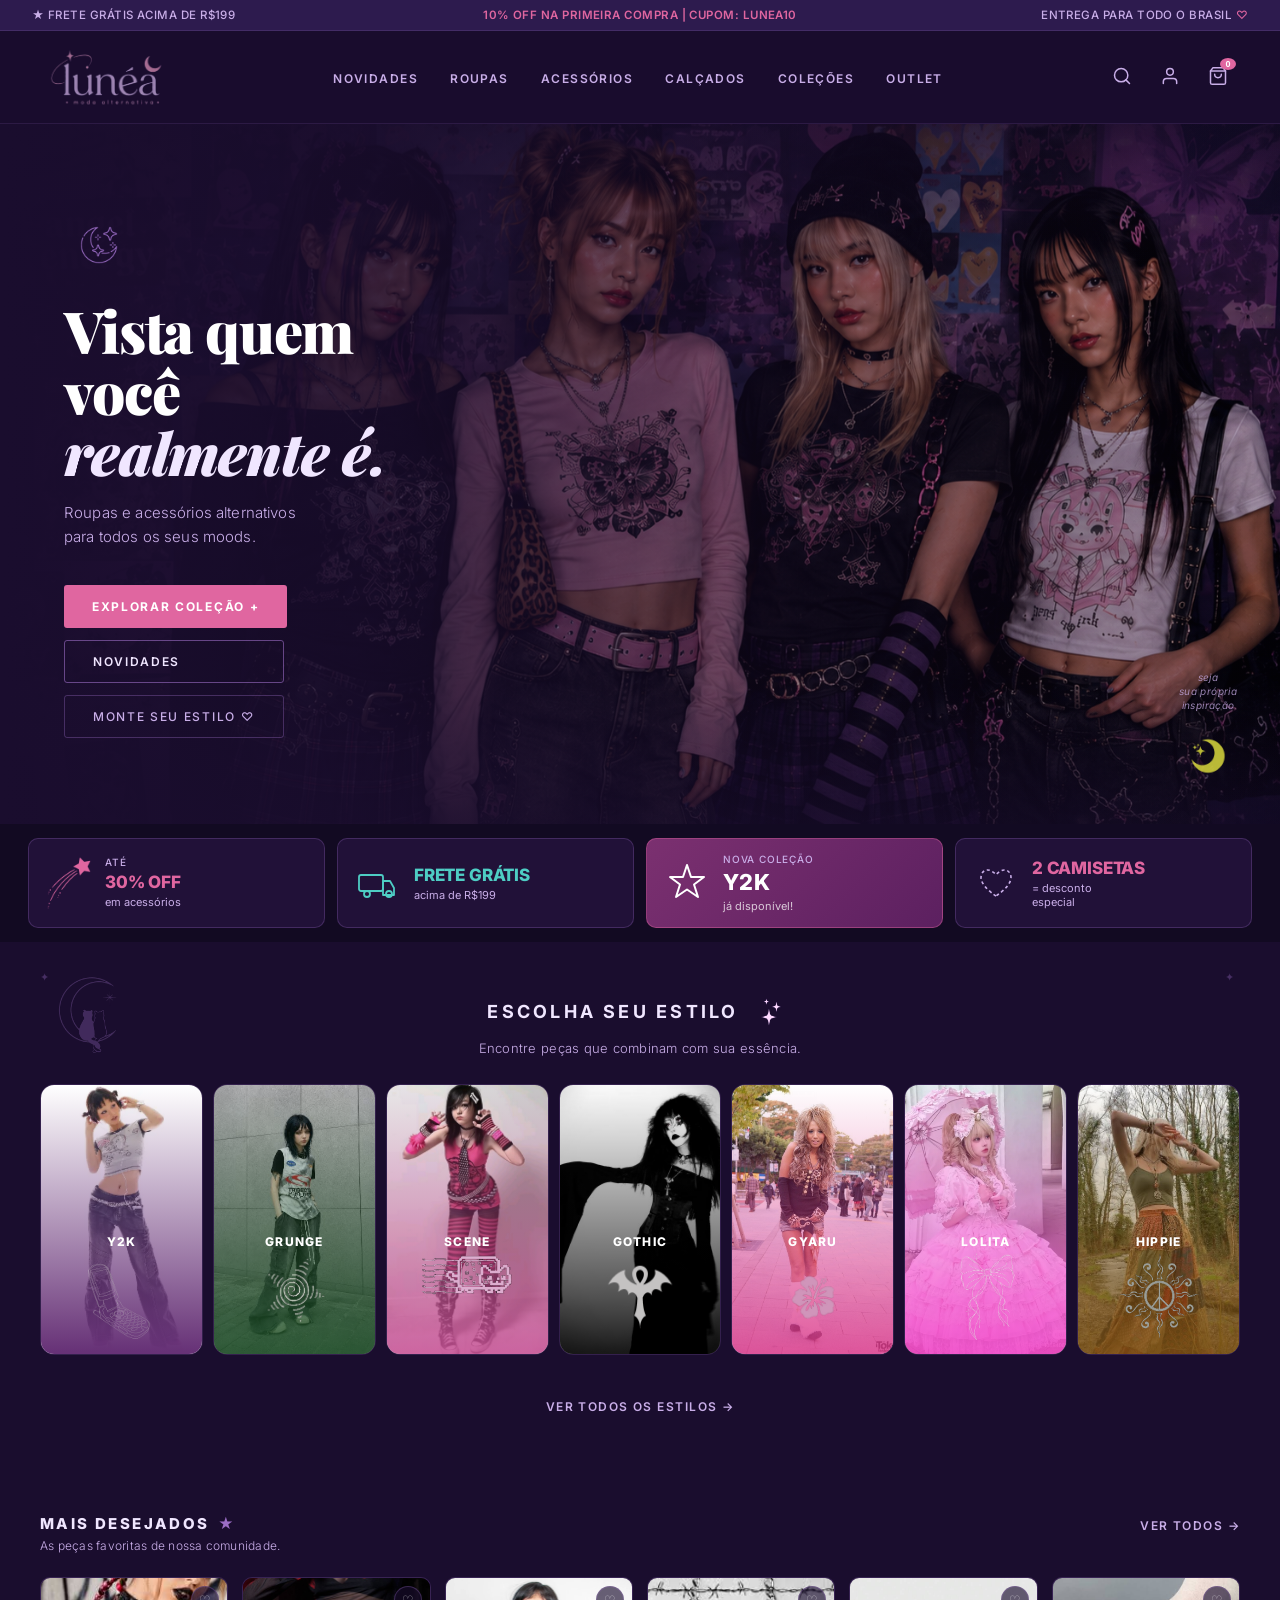
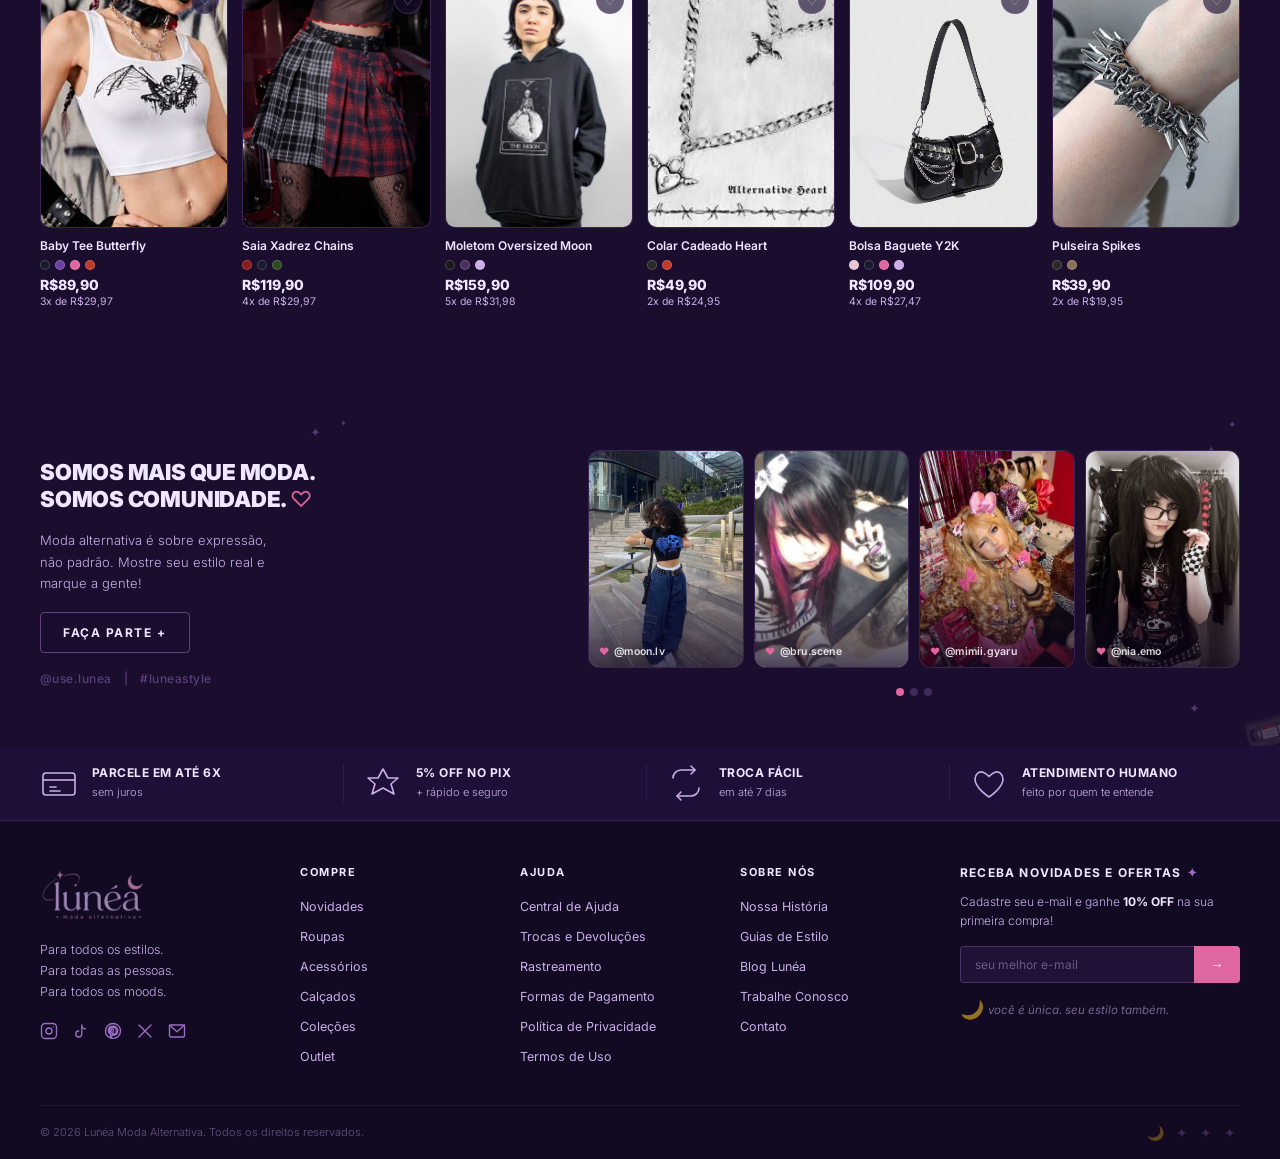
==== index.html @ e751831e "Add files via upload" ====
<!DOCTYPE html>
<html lang="pt-BR">
<head>
  <meta charset="UTF-8" />
  <meta name="viewport" content="width=device-width, initial-scale=1.0" />
  <title>Lunéa • Moda Alternativa</title>
  <link href="https://fonts.googleapis.com/css2?family=Playfair+Display:wght@700;900&family=Inter:wght@300;400;500;600&display=swap" rel="stylesheet" />
  <script src="js/lunea-navigation.js" defer></script>
  <link rel="stylesheet" href="style.css">
</head>
<body>

  <div class="announcement-bar">
    <span>★ FRETE GRÁTIS ACIMA DE R$199</span>
    <span>10% OFF NA PRIMEIRA COMPRA | CUPOM: LUNEA10</span>
    <span>ENTREGA PARA TODO O BRASIL <span class="heart">♡</span></span>
  </div>

  <header>
    <div class="logo">
      <img src="Logo.png" alt="Lunéa Moda Alternativa" />
    </div>

<nav>

  <!-- NOVIDADES -->
  <div class="nav-item">
    <a href="novidades">Novidades</a>
  </div>

  <!-- ROUPAS -->
  <div class="nav-item">
    <a href="roupa">Roupas</a>
    <div class="nav-dropdown">
      <a href="produtos.html?categoria=roupas&tipo=tops"><span class="dd-icon"></span> Tops & Cropped</a>
      <a href="produtos.html?categoria=roupas&tipo=calcas"><span class="dd-icon"></span> Calças</a>
      <a href="produtos.html?categoria=roupas&tipo=short"><span class="dd-icon"></span>Shorts</a>
      <a href="produtos.html?categoria=roupas&tipo=saias"><span class="dd-icon"></span>Saias</a>
      <a href="produtos.html?categoria=roupas&tipo=vestidos"><span class="dd-icon"></span> Vestidos</a>
      <a href="produtos.html?categoria=roupas&tipo=moletom"><span class="dd-icon"></span> Moletons</a>
      <a href="produtos.html?categoria=roupas&tipo=espartilho"><span class="dd-icon"></span> Espartilho/Corset & Corselet</a>
      <div class="dd-sep"></div>
      <a href="produtos.html?categoria=roupas"><span class="dd-icon">✦</span> Ver tudo</a>
    </div>
  </div>

  <!-- ACESSÓRIOS -->
  <div class="nav-item">
    <a href="acessorios">Acessórios</a>
    <div class="nav-dropdown">
      <a href="produtos.html?categoria=acessorios&tipo=colares"><span class="dd-icon"></span> Colares</a>
      <a href="produtos.html?categoria=acessorios&tipo=pulseiras"><span class="dd-icon"></span> Pulseiras</a>
      <a href="produtos.html?categoria=acessorios&tipo=brincos"><span class="dd-icon"></span> Brincos</a>
      <a href="produtos.html?categoria=acessorios&tipo=bolsas"><span class="dd-icon"></span> Bolsas</a>
      <a href="produtos.html?categoria=acessorios&tipo=chapeus"><span class="dd-icon"></span> Chapéus & Bonés</a>
      <div class="dd-sep"></div>
      <a href="produtos.html?categoria=acessorios"><span class="dd-icon">✦</span> Ver tudo</a>
    </div>
  </div>

  <!-- CALÇADOS -->
  <div class="nav-item">
    <a href="calcados">Calçados</a>
    <div class="nav-dropdown">
      <a href="produtos.html?categoria=calcados&tipo=tenis"><span class="dd-icon"></span> Tênis</a>
      <a href="produtos.html?categoria=calcados&tipo=botas"><span class="dd-icon"></span> Botas</a>
      <a href="produtos.html?categoria=calcados&tipo=plataforma"><span class="dd-icon"></span> Plataforma</a>
      <a href="produtos.html?categoria=calcados&tipo=sandalia"><span class="dd-icon"></span> Sandálias</a>
      <div class="dd-sep"></div>
      <a href="produtos.html?categoria=calcados"><span class="dd-icon">✦</span> Ver tudo</a>
    </div>
  </div>

  <!-- COLEÇÕES -->
  <div class="nav-item">
    <a href="colecoes">Coleções</a>
    <div class="nav-dropdown">
      <a href="colecoes.html?col=y2k"><span class="dd-icon"></span> Y2K</a>
      <a href="colecoes.html?col=dark-academia"><span class="dd-icon"></span> Dark Academia</a>
      <a href="colecoes.html?col=fairy-grunge"><span class="dd-icon"></span> Fairy</a>
      <a href="colecoes.html?col=harajuku"><span class="dd-icon"></span> Harajuku</a>
      <div class="dd-sep"></div>
      <a href="colecoes.html"><span class="dd-icon">✦</span> Ver todas</a>
    </div>
  </div>

  <!-- OUTLET -->
  <div class="nav-item">
    <a href="produtos.html?categoria=outlet">Outlet</a>
    <div class="nav-dropdown">
      <a href="produtos.html?categoria=outlet&desc=30"><span class="dd-icon"></span> Até 30% OFF <span class="dd-tag green">%</span></a>
      <a href="produtos.html?categoria=outlet&desc=50"><span class="dd-icon"></span> Até 50% OFF <span class="dd-tag green">%</span></a>
      <a href="produtos.html?categoria=outlet&tipo=roupas"><span class="dd-icon"></span> Roupas em oferta</a>
      <a href="produtos.html?categoria=outlet&tipo=acessorios"><span class="dd-icon"></span> Acessórios em oferta</a>
      <div class="dd-sep"></div>
      <a href="produtos.html?categoria=outlet"><span class="dd-icon">✦</span> Ver tudo</a>
    </div>
  </div>

</nav>


    <div class="header-icons">
      <button aria-label="Buscar">
        <svg viewBox="0 0 24 24" fill="none" stroke="currentColor" stroke-width="1.8" stroke-linecap="round" stroke-linejoin="round">
          <circle cx="11" cy="11" r="8"/><line x1="21" y1="21" x2="16.65" y2="16.65"/>
        </svg>
      </button>
      <button aria-label="Minha conta">
        <svg viewBox="0 0 24 24" fill="none" stroke="currentColor" stroke-width="1.8" stroke-linecap="round" stroke-linejoin="round">
          <path d="M20 21v-2a4 4 0 0 0-4-4H8a4 4 0 0 0-4 4v2"/><circle cx="12" cy="7" r="4"/>
        </svg>
      </button>
      <button class="cart-btn" aria-label="Carrinho">
        <svg viewBox="0 0 24 24" fill="none" stroke="currentColor" stroke-width="1.8" stroke-linecap="round" stroke-linejoin="round">
          <path d="M6 2L3 6v14a2 2 0 0 0 2 2h14a2 2 0 0 0 2-2V6l-3-4z"/><line x1="3" y1="6" x2="21" y2="6"/>
          <path d="M16 10a4 4 0 0 1-8 0"/>
        </svg>
        <span class="cart-badge">0</span>
      </button>
    </div>
  </header>

  <section class="hero">


    <div class="hero-bg">
      <img src="img/bannercorte2.png" alt="Banner Lunéa" />
    </div>

    <div class="hero-content">
      <div class="hero-eyebrow">
        <span class="moon-icon"><img src="luaicon.png" alt=""></span>
      </div>

      <h1 class="hero-title">
        Vista quem<br>
        você<br>
        <em>realmente é.</em>
      </h1>

      <p class="hero-desc">
        Roupas e acessórios alternativos<br>
        para todos os seus moods.
      </p>

      <div class="hero-ctas">
        <button class="btn-primary">EXPLORAR COLEÇÃO +</button>
        <button class="btn-secondary">NOVIDADES</button>
        <button class="btn-outline">MONTE SEU ESTILO ♡</button>
      </div>
    </div>

    <div class="hero-watermark">
      <p>seja<br>sua própria<br>inspiração</p>
      <span class="moon-sm"><img src="luaiconamarelo.png" alt=""></span>
    </div>
  </section>

  <!-- 2 parte -->
   
  <div class="promo-bar">


    <div class="promo-card">
      <div class="promo-icon">
        <img src="img/estrelacadente.png" alt="">
      </div>
      <div class="promo-text">
        <div class="promo-label">Até</div>
        <div class="promo-title">30% OFF</div>
        <div class="promo-sub">em acessórios</div>
      </div>
    </div>


    <div class="promo-card">
      <div class="promo-icon">
        <svg viewBox="0 0 44 44" fill="none">
          <rect x="3"  y="14" width="24" height="16" rx="2" stroke="#4ecdc4" stroke-width="1.8"/>
          <path d="M27 20h7l4 7v7H27V20z" stroke="#4ecdc4" stroke-width="1.8" stroke-linejoin="round"/>
          <circle cx="11" cy="33" r="3" stroke="#4ecdc4" stroke-width="1.8"/>
          <circle cx="33" cy="33" r="3" stroke="#4ecdc4" stroke-width="1.8"/>
        </svg>
      </div>
      <div class="promo-text">
        <div class="promo-title" style="color:#4ecdc4">FRETE GRÁTIS</div>
        <div class="promo-sub">acima de R$199</div>
      </div>
    </div>


    <div class="promo-card highlight">
      <div class="promo-icon">
        <svg viewBox="0 0 44 44" fill="none">
          <polygon points="22,4 26,16 39,16 29,23.5 33,36 22,28.5 11,36 15,23.5 5,16 18,16"
                   fill="none" stroke="#ffffff" stroke-width="2" stroke-linejoin="round"/>
        </svg>
      </div>
      <div class="promo-text">
        <div class="promo-label">Nova Coleção</div>
        <div class="promo-title" style="font-size:22px;color:#fff;letter-spacing:0.02em">Y2K</div>
        <div class="promo-sub">já disponível!</div>
      </div>
    </div>


    <div class="promo-card">
      <div class="promo-icon">
        <svg viewBox="0 0 44 44" fill="none">
          <path d="M22 35 C22 35 7 25.5 7 16.5 C7 11.2 11.2 8 15.5 9.2 C18.5 10.2 22 13.5 22 13.5 C22 13.5 25.5 10.2 28.5 9.2 C32.8 8 37 11.2 37 16.5 C37 25.5 22 35 22 35Z"
                stroke="#c9aee8" stroke-width="1.6" stroke-dasharray="3 2.8" stroke-linejoin="round"/>
        </svg>
      </div>
      <div class="promo-text">
        <div class="promo-title">2 CAMISETAS</div>
        <div class="promo-sub">= desconto<br>especial</div>
      </div>
    </div>

  </div>


       <section class="estilos-section">

        <span class="deco-gato"><img src="img/gatoluacasal.png" alt=""></span>
    
        <div class="estilos-header">
          <h2>ESCOLHA SEU ESTILO <span class="sparkle"><img src="img/Estrela3brilhos.png" alt=""></span></h2>
          <p>Encontre peças que combinam com sua essência.</p>
        </div>
    
        <div class="estilos-grid">
    
          <div class="estilo-card">
            <img src="img/y2k.webp" alt="Estilo Y2K"
                 onerror="this.style.display='none'; this.nextElementSibling.style.display='flex';" />
            <div class="placeholder" style="display:none">imagem y2k</div>
            <div class="estilo-info">
              <div class="estilo-nome">Y2K</div>
              <div class="estilo-icon"><img src="img/celulary2k.png" alt=""></div>
            </div>
          </div>

          <div class="estilo-card">
            <img src="img/grunge.jpg" alt="Estilo Grunge"
                 onerror="this.style.display='none'; this.nextElementSibling.style.display='flex';" />
            <div class="placeholder" style="display:none">imagem grunge</div>
            <div class="estilo-info">
              <div class="estilo-nome">Grunge</div>
              <div class="estilo-icon"><img src="img/estrelagrunge.png" alt=""></div>
            </div>
          </div>
    
          <div class="estilo-card">
            <img src="img/scene.jpg" alt="Estilo Scene"
                 onerror="this.style.display='none'; this.nextElementSibling.style.display='flex';" />
            <div class="placeholder" style="display:none">imagem scene</div>
            <div class="estilo-info">
              <div class="estilo-nome">Scene</div>
              <div class="estilo-icon"><img src="img/memescenegato.png" alt=""></div>
            </div>
          </div>
    
          <div class="estilo-card">
            <img src="img/goth.jpg" alt="Estilo Gothic"
                 onerror="this.style.display='none'; this.nextElementSibling.style.display='flex';" />
            <div class="placeholder" style="display:none">imagem emo</div>
            <div class="estilo-info">
              <div class="estilo-nome">Gothic</div>
              <div class="estilo-icon"><img src="img/cruzgothegipcia.png" alt=""></div>
            </div>
          </div>
    
          <div class="estilo-card">
            <img src="img/gyaru.jpg" alt="Estilo Gyaru"
                 onerror="this.style.display='none'; this.nextElementSibling.style.display='flex';" />
            <div class="placeholder" style="display:none">imagem gyaru</div>
            <div class="estilo-info">
              <div class="estilo-nome">Gyaru</div>
              <div class="estilo-icon"><img src="img/florhavaigyaru.png" alt=""></div>
            </div>
          </div>
    
          <div class="estilo-card">
            <img src="img/lolita.webp" alt="Estilo lolita"
                 onerror="this.style.display='none'; this.nextElementSibling.style.display='flex';" />
            <div class="placeholder" style="display:none">imagem Lolita</div>
            <div class="estilo-info">
              <div class="estilo-nome">lolita</div>
              <div class="estilo-icon"><img src="img/lolitalaço.png" alt=""></div>
            </div>
          </div>
    
          <div class="estilo-card">
            <img src="img/hippie.jpg" alt="Hippie"
                 onerror="this.style.display='none'; this.nextElementSibling.style.display='flex';" />
            <div class="placeholder" style="display:none">imagem hippie</div>
            <div class="estilo-info">
              <div class="estilo-nome">Hippie</div>
              <div class="estilo-icon"><img src="img/símbolo hippie.png" alt=""></div>
            </div>
          </div>
    
        </div>
    
        <div class="estilos-footer">
          <button class="btn-ver-todos">VER TODOS OS ESTILOS →</button>
        </div>
    
      </section>
    
      <!--4 parte-->

  <section class="desejados-section">

    <div class="desejados-header">
      <div class="desejados-header-left">
        <h2>MAIS DESEJADOS <span class="sparkle">★</span></h2>
        <p>As peças favoritas de nossa comunidade.</p>
      </div>
      <button class="btn-ver-todos">VER TODOS →</button>
    </div>

    <div class="produtos-grid">

    <div class="produto-card" data-id="1" data-categoria="roupas">
        <div class="produto-img-wrap">
          <img src="img/Baby Tee Butterfly.jpg" alt="Baby Tee Butterfly"
               onerror="this.style.display='none';this.nextElementSibling.style.display='flex';" />
          <div class="placeholder" style="display:none">imagem produto 1</div>
          <button class="btn-fav">♡</button>
        </div>
        <div class="produto-info">
          <div class="produto-nome">Baby Tee Butterfly</div>
          <div class="produto-cores">
            <span class="cor-dot" style="background:#1a1a2e;"></span>
            <span class="cor-dot" style="background:#6b3fa0;"></span>
            <span class="cor-dot" style="background:#e066a0;"></span>
            <span class="cor-dot" style="background:#c0392b;"></span>
          </div>
          <div class="produto-preco">
            <span class="preco-principal">R$89,90</span>
            <span class="preco-parcelado">3x de R$29,97</span>
          </div>
        </div>
      </div>

  <div class="produto-card" data-id="2" data-categoria="roupas">
        <div class="produto-img-wrap">
          <img src="img/Saia Xadrez Chains.webp" alt="Saia Xadrez Chains"
               onerror="this.style.display='none';this.nextElementSibling.style.display='flex';" />
          <div class="placeholder" style="display:none">imagem produto 2</div>
          <button class="btn-fav">♡</button>
        </div>
        <div class="produto-info">
          <div class="produto-nome">Saia Xadrez Chains</div>
          <div class="produto-cores">
            <span class="cor-dot" style="background:#8b1a1a;"></span>
            <span class="cor-dot" style="background:#1a1a2e;"></span>
            <span class="cor-dot" style="background:#2d4a1e;"></span>
          </div>
          <div class="produto-preco">
            <span class="preco-principal">R$119,90</span>
            <span class="preco-parcelado">4x de R$29,97</span>
          </div>
        </div>
      </div>

      <div class="produto-card" data-id="3" data-categoria="roupas">
        <div class="produto-img-wrap">
          <img src="img/Moletom Oversized Moon.webp" alt="Moletom Oversized Moon"
               onerror="this.style.display='none';this.nextElementSibling.style.display='flex';" />
          <div class="placeholder" style="display:none">imagem produto 3</div>
          <button class="btn-fav">♡</button>
        </div>
        <div class="produto-info">
          <div class="produto-nome">Moletom Oversized Moon</div>
          <div class="produto-cores">
            <span class="cor-dot" style="background:#1a1a1a;"></span>
            <span class="cor-dot" style="background:#4a3060;"></span>
            <span class="cor-dot" style="background:#c9aee8;"></span>
          </div>
          <div class="produto-preco">
            <span class="preco-principal">R$159,90</span>
            <span class="preco-parcelado">5x de R$31,98</span>
          </div>
        </div>
      </div>

      <div class="produto-card" data-id="4" data-categoria="acessorios">
        <div class="produto-img-wrap">
          <img src="img/Colar Cadeado Heart.jpg" alt="Colar Cadeado Heart"
               onerror="this.style.display='none';this.nextElementSibling.style.display='flex';" />
          <div class="placeholder" style="display:none">imagem produto 4</div>
          <button class="btn-fav">♡</button>
        </div>
        <div class="produto-info">
          <div class="produto-nome">Colar Cadeado Heart</div>
          <div class="produto-cores">
            <span class="cor-dot" style="background:#2a2a2a;"></span>
            <span class="cor-dot" style="background:#c0392b;"></span>
          </div>
          <div class="produto-preco">
            <span class="preco-principal">R$49,90</span>
            <span class="preco-parcelado">2x de R$24,95</span>
          </div>
        </div>
      </div>

      <div class="produto-card" data-id="5" data-categoria="acessorios">
        <div class="produto-img-wrap">
          <img src="img/Bolsa Baguete Y2K.jpg" alt="Bolsa Baguete Y2K"
               onerror="this.style.display='none';this.nextElementSibling.style.display='flex';" />
          <div class="placeholder" style="display:none">imagem produto 5</div>
          <button class="btn-fav">♡</button>
        </div>
        <div class="produto-info">
          <div class="produto-nome">Bolsa Baguete Y2K</div>
          <div class="produto-cores">
            <span class="cor-dot" style="background:#e8c4d4;"></span>
            <span class="cor-dot" style="background:#1a1a2e;"></span>
            <span class="cor-dot" style="background:#e066a0;"></span>
            <span class="cor-dot" style="background:#c9aee8;"></span>
          </div>
          <div class="produto-preco">
            <span class="preco-principal">R$109,90</span>
            <span class="preco-parcelado">4x de R$27,47</span>
          </div>
        </div>
      </div>

      <div class="produto-card" data-id="6" data-categoria="acessorios">
        <div class="produto-img-wrap">
          <img src="img/Pulseira Spikes.jpg" alt="Pulseira Spikes"
               onerror="this.style.display='none';this.nextElementSibling.style.display='flex';" />
          <div class="placeholder" style="display:none">imagem produto 6</div>
          <button class="btn-fav">♡</button>
        </div>
        <div class="produto-info">
          <div class="produto-nome">Pulseira Spikes</div>
          <div class="produto-cores">
            <span class="cor-dot" style="background:#2a2a2a;"></span>
            <span class="cor-dot" style="background:#8b7355;"></span>
          </div>
          <div class="produto-preco">
            <span class="preco-principal">R$39,90</span>
            <span class="preco-parcelado">2x de R$19,95</span>
          </div>
        </div>
      </div>

    </div>

  </section>

  <!--5 parte-->

    <!-- ══════════════════════════════════════════
       SEÇÃO: COMUNIDADE
       ══════════════════════════════════════════ -->
       <section class="comunidade-section">

        <!-- estrelinhas decorativas -->
        <div class="deco-star s1">✦</div>
        <div class="deco-star s2">✦</div>
        <div class="deco-star s3">✦</div>
        <div class="deco-star s4">✦</div>
        <div class="deco-star s5">✦</div>
    
        <!-- COLUNA ESQUERDA: texto -->
        <div class="comunidade-texto">
          <h2>
            SOMOS MAIS QUE MODA.<br>
            SOMOS COMUNIDADE. <span class="heart">♡</span>
          </h2>
          <p>
            Moda alternativa é sobre expressão,<br>
            não padrão. Mostre seu estilo real e<br>
            marque a gente!
          </p>
          <button class="btn-faca-parte">FAÇA PARTE +</button>
          <div class="comunidade-tags">
            <span>@use.lunea</span>
            <span>|</span>
            <span>#luneastyle</span>
          </div>
        </div>
    
        <!-- COLUNA DIREITA: fotos da comunidade -->
        <div>
          <div class="comunidade-fotos">
    
            <!-- ══ FOTO 1 ══
                 Substitua src pela sua imagem, ex: src="./imagens/look1.jpg" -->
            <div class="foto-card">
              <img src="img/moon.lv.webp" alt="Look comunidade"
                   onerror="this.style.display='none';this.nextElementSibling.style.display='flex';" />
              <div class="placeholder" style="display:none">foto 1</div>
              <div class="foto-user"><span class="heart-sm">♥</span> @moon.lv</div>
            </div>
    
            <!-- ══ FOTO 2 ══
                 Substitua src pela sua imagem, ex: src="./imagens/look2.jpg" -->
            <div class="foto-card">
              <img src="img/bru.scene.webp" alt="Look comunidade"
                   onerror="this.style.display='none';this.nextElementSibling.style.display='flex';" />
              <div class="placeholder" style="display:none">foto 2</div>
              <div class="foto-user"><span class="heart-sm">♥</span> @bru.scene</div>
            </div>
    
            <!-- ══ FOTO 3 ══
                 Substitua src pela sua imagem, ex: src="./imagens/look3.jpg" -->
            <div class="foto-card">
              <img src="img/mimii.gyaru.jpg" alt="Look comunidade"
                   onerror="this.style.display='none';this.nextElementSibling.style.display='flex';" />
              <div class="placeholder" style="display:none">foto 3</div>
              <div class="foto-user"><span class="heart-sm">♥</span> @mimii.gyaru</div>
            </div>
    
            <!-- ══ FOTO 4 ══
                 Substitua src pela sua imagem, ex: src="./imagens/look4.jpg" -->
            <div class="foto-card">
              <img src="img/nia.emo.jpg" alt="Look comunidade"
                   onerror="this.style.display='none';this.nextElementSibling.style.display='flex';" />
              <div class="placeholder" style="display:none">foto 4</div>
              <div class="foto-user"><span class="heart-sm">♥</span> @nia.emo</div>
            </div>
    
          </div>
    
          <!-- dots de navegação -->
          <div class="comunidade-dots">
            <div class="dot active"></div>
            <div class="dot"></div>
            <div class="dot"></div>
          </div>
        </div>
    
        <!-- cassete decorativo -->
        <div class="deco-cassete">📼</div>
    
      </section>
    
      <!--7 parte-->

       <!-- ══════════════════════════════════════════
       BARRA DE BENEFÍCIOS
       ══════════════════════════════════════════ -->
  <div class="beneficios-bar">

    <!-- Parcele em até 6x -->
    <div class="beneficio-item">
      <div class="beneficio-icon">
        <svg viewBox="0 0 38 38" fill="none">
          <rect x="3" y="9" width="32" height="22" rx="3" stroke="#c9aee8" stroke-width="1.6"/>
          <line x1="3" y1="16" x2="35" y2="16" stroke="#c9aee8" stroke-width="1.6"/>
          <line x1="10" y1="23" x2="16" y2="23" stroke="#c9aee8" stroke-width="1.6" stroke-linecap="round"/>
          <line x1="10" y1="27" x2="20" y2="27" stroke="#c9aee8" stroke-width="1.6" stroke-linecap="round"/>
        </svg>
      </div>
      <div class="beneficio-texto">
        <strong>Parcele em até 6x</strong>
        <span>sem juros</span>
      </div>
    </div>

    <!-- 5% OFF no PIX -->
    <div class="beneficio-item">
      <div class="beneficio-icon">
        <svg viewBox="0 0 38 38" fill="none">
          <path d="M19 5 L24 14 L34 14 L27 20 L30 30 L19 24 L8 30 L11 20 L4 14 L14 14 Z"
                stroke="#c9aee8" stroke-width="1.6" stroke-linejoin="round"/>
        </svg>
      </div>
      <div class="beneficio-texto">
        <strong>5% OFF no PIX</strong>
        <span>+ rápido e seguro</span>
      </div>
    </div>

    <!-- Troca Fácil -->
    <div class="beneficio-item">
      <div class="beneficio-icon">
        <svg viewBox="0 0 38 38" fill="none">
          <path d="M6 14 C6 9.6 9.6 6 14 6 H28" stroke="#c9aee8" stroke-width="1.6" stroke-linecap="round"/>
          <polyline points="24,2 28,6 24,10" stroke="#c9aee8" stroke-width="1.6" stroke-linecap="round" stroke-linejoin="round"/>
          <path d="M32 24 C32 28.4 28.4 32 24 32 H10" stroke="#c9aee8" stroke-width="1.6" stroke-linecap="round"/>
          <polyline points="14,28 10,32 14,36" stroke="#c9aee8" stroke-width="1.6" stroke-linecap="round" stroke-linejoin="round"/>
        </svg>
      </div>
      <div class="beneficio-texto">
        <strong>Troca Fácil</strong>
        <span>em até 7 dias</span>
      </div>
    </div>

    <!-- Atendimento Humano -->
    <div class="beneficio-item">
      <div class="beneficio-icon">
        <svg viewBox="0 0 38 38" fill="none">
          <path d="M19 33 C19 33 5 24 5 15 C5 10 9 7 13 8.2 C16 9.2 19 12.5 19 12.5 C19 12.5 22 9.2 25 8.2 C29 7 33 10 33 15 C33 24 19 33 19 33Z"
                stroke="#c9aee8" stroke-width="1.6" stroke-linejoin="round"/>
        </svg>
      </div>
      <div class="beneficio-texto">
        <strong>Atendimento Humano</strong>
        <span>feito por quem te entende</span>
      </div>
    </div>

  </div>

  <!-- ══════════════════════════════════════════
       FOOTER PRINCIPAL
       ══════════════════════════════════════════ -->
  <footer>
    <div class="footer-grid">

      <!-- COL 1: Marca -->
      <div class="footer-brand">
        <div class="footer-logo">
          <!--
            LOGO — substitua src pelo caminho da sua imagem
            Exemplo: src="./logo.png"
          -->
          <img src="Logo.png" alt="Lunéa Moda Alternativa" />
        </div>
        <p class="footer-desc">
          Para todos os estilos.<br>
          Para todas as pessoas.<br>
          Para todos os moods.
        </p>
        <div class="footer-social">
          <!-- Instagram -->
          <a href="#" aria-label="Instagram">
            <svg viewBox="0 0 24 24" fill="none" stroke="currentColor" stroke-width="1.8" stroke-linecap="round" stroke-linejoin="round">
              <rect x="2" y="2" width="20" height="20" rx="5"/><circle cx="12" cy="12" r="4"/>
              <circle cx="17.5" cy="6.5" r="0.8" fill="currentColor" stroke="none"/>
            </svg>
          </a>
          <!-- TikTok -->
          <a href="#" aria-label="TikTok">
            <svg viewBox="0 0 24 24" fill="none" stroke="currentColor" stroke-width="1.8" stroke-linecap="round" stroke-linejoin="round">
              <path d="M9 12a4 4 0 1 0 4 4V4a5 5 0 0 0 5 5"/>
            </svg>
          </a>
          <!-- Pinterest -->
          <a href="#" aria-label="Pinterest">
            <svg viewBox="0 0 24 24" fill="none" stroke="currentColor" stroke-width="1.8" stroke-linecap="round" stroke-linejoin="round">
              <path d="M12 2C6.48 2 2 6.48 2 12c0 4.24 2.65 7.86 6.39 9.29-.09-.78-.17-1.98.04-2.83.18-.77 1.22-5.17 1.22-5.17s-.31-.63-.31-1.56c0-1.46.85-2.55 1.9-2.55.9 0 1.33.67 1.33 1.48 0 .9-.57 2.25-.87 3.5-.25 1.04.52 1.89 1.54 1.89 1.85 0 3.28-1.95 3.28-4.77 0-2.49-1.79-4.24-4.34-4.24-2.96 0-4.69 2.22-4.69 4.51 0 .89.34 1.85.77 2.37.08.1.09.19.07.29-.08.32-.25 1.04-.28 1.18-.04.19-.14.23-.32.14-1.25-.58-2.03-2.42-2.03-3.89 0-3.15 2.29-6.05 6.61-6.05 3.47 0 6.16 2.47 6.16 5.77 0 3.44-2.17 6.21-5.18 6.21-1.01 0-1.97-.53-2.3-1.15l-.62 2.33c-.23.87-.84 1.96-1.25 2.62.94.29 1.94.45 2.97.45 5.52 0 10-4.48 10-10S17.52 2 12 2z"/>
            </svg>
          </a>
          <!-- Twitter/X -->
          <a href="#" aria-label="Twitter">
            <svg viewBox="0 0 24 24" fill="none" stroke="currentColor" stroke-width="1.8" stroke-linecap="round" stroke-linejoin="round">
              <path d="M4 4l16 16M4 20L20 4"/>
            </svg>
          </a>
          <!-- Email -->
          <a href="#" aria-label="E-mail">
            <svg viewBox="0 0 24 24" fill="none" stroke="currentColor" stroke-width="1.8" stroke-linecap="round" stroke-linejoin="round">
              <rect x="2" y="4" width="20" height="16" rx="2"/><polyline points="2,4 12,13 22,4"/>
            </svg>
          </a>
        </div>
      </div>

      <!-- COL 2: Compre -->
      <div class="footer-col">
        <h4>Compre</h4>
        <ul>
          <li><a href="#">Novidades</a></li>
          <li><a href="#">Roupas</a></li>
          <li><a href="#">Acessórios</a></li>
          <li><a href="#">Calçados</a></li>
          <li><a href="#">Coleções</a></li>
          <li><a href="#">Outlet</a></li>
        </ul>
      </div>

      <!-- COL 3: Ajuda -->
      <div class="footer-col">
        <h4>Ajuda</h4>
        <ul>
          <li><a href="#">Central de Ajuda</a></li>
          <li><a href="#">Trocas e Devoluções</a></li>
          <li><a href="#">Rastreamento</a></li>
          <li><a href="#">Formas de Pagamento</a></li>
          <li><a href="#">Política de Privacidade</a></li>
          <li><a href="#">Termos de Uso</a></li>
        </ul>
      </div>

      <!-- COL 4: Sobre Nós -->
      <div class="footer-col">
        <h4>Sobre Nós</h4>
        <ul>
          <li><a href="#">Nossa História</a></li>
          <li><a href="#">Guias de Estilo</a></li>
          <li><a href="#">Blog Lunéa</a></li>
          <li><a href="#">Trabalhe Conosco</a></li>
          <li><a href="#">Contato</a></li>
        </ul>
      </div>

      <!-- COL 5: Newsletter -->
      <div class="footer-newsletter">
        <h4>RECEBA NOVIDADES E OFERTAS <span class="sparkle">✦</span></h4>
        <p>Cadastre seu e-mail e ganhe <strong>10% OFF</strong> na sua primeira compra!</p>
        <div class="newsletter-form">
          <input type="email" placeholder="seu melhor e-mail" />
          <button type="button" aria-label="Enviar">→</button>
        </div>
        <div class="tagline">
          <span class="moon">🌙</span>
          <span>você é única. seu estilo também.</span>
        </div>
      </div>

    </div><!-- /footer-grid -->

    <!-- Rodapé inferior -->
    <div class="footer-bottom">
      <p>© 2026 Lunéa Moda Alternativa. Todos os direitos reservados.</p>
      <div class="footer-bottom-deco">
        <span>🌙</span>
        <span>✦</span>
        <span>✦</span>
        <span>✦</span>
      </div>
    </div>

  </footer>

</body>
</html>
---- style.css ----
*, *::before, *::after { box-sizing: border-box; margin: 0; padding: 0; }

:root {
  --purple-deep: #1a0d2e;
  --purple-mid: #2d1b4e;
  --purple-accent: #7b4fa6;
  --purple-bright: #9b6dc5;
  --pink-accent: #e066a0;
  --text-light: #f0e6ff;
  --text-muted: #c9aee8;
  --white: #ffffff;
}

body {
  font-family: 'Inter', sans-serif;
  background: var(--purple-deep);
  color: var(--text-light);
  overflow-x: hidden;
}

/* ── TOP ANNOUNCEMENT BAR ── */
.announcement-bar {
  background: var(--purple-mid);
  display: grid;
  grid-template-columns: 1fr 1fr 1fr;
  align-items: center;
  padding: 8px 32px;
  font-size: 11.5px;
  font-weight: 500;
  letter-spacing: 0.04em;
  color: var(--text-muted);
  border-bottom: 1px solid rgba(155, 109, 197, 0.2);
}
.announcement-bar span:nth-child(2) {
  text-align: center;
  color: var(--pink-accent);
  font-weight: 600;
}
.announcement-bar span:nth-child(3) {
  text-align: right;
}
.announcement-bar .heart { color: var(--pink-accent); }

/* ── HEADER / NAV ── */
header {
  display: flex;
  align-items: center;
  justify-content: space-between;
  padding: 14px 48px;
  background: rgba(26, 13, 46, 0.88);
  backdrop-filter: blur(8px);
  position: sticky;
  top: 0;
  z-index: 100;
  border-bottom: 1px solid rgba(155, 109, 197, 0.15);
}


.logo img {
  height: 64px;   
  width: auto;
  display: block;
  object-fit: contain;
}

nav {
  display: flex;
  align-items: center;
  gap: 32px;
}
nav a {
  text-decoration: none;
  font-size: 12px;
  font-weight: 600;
  letter-spacing: 0.12em;
  text-transform: uppercase;
  color: var(--text-muted);
  transition: color 0.2s;
}
nav a:hover { color: var(--text-light); }


nav .nav-item {
  position: relative;
}

/* ── DROPDOWN ── */
.nav-dropdown{
  position: absolute;
  top: calc(100% + 14px);
  left: 50%;
  transform: translateX(-50%);
  background: #1e0f38;
  border: 1.5px solid rgba(155, 109, 197, 0.28);
  border-radius: 10px;
  padding: 8px 0;
  min-width: 180px;
  z-index: 999;
  box-shadow: 0 12px 32px rgba(10, 4, 20, 0.6);

  /* animação */
  opacity: 0;
  visibility: hidden;
  transform: translateX(-50%) translateY(6px);
  transition: opacity 0.18s ease, transform 0.18s ease, visibility 0.18s;
  pointer-events: all;
}


.nav-dropdown::before {
  content: '';
  position: absolute;
  top: -6px;
  left: 50%;
  transform: translateX(-50%);
  border-left: 6px solid transparent;
  border-right: 6px solid transparent;
  border-bottom: 6px solid rgba(155, 109, 197, 0.28);
}
.nav-dropdown::after {
  content: '';
  position: absolute;
  top: -4px;
  left: 50%;
  transform: translateX(-50%);
  border-left: 5px solid transparent;
  border-right: 5px solid transparent;
  border-bottom: 5px solid #1e0f38;
}


.nav-item:hover .nav-dropdown {
  opacity: 1;
  visibility: visible;
  transform: translateX(-50%) translateY(0);
  pointer-events: auto;
}


.nav-dropdown a {
  display: flex;
  align-items: center;
  gap: 8px;
  padding: 9px 18px;
  font-size: 12px;
  font-weight: 500;
  color: #c9aee8;
  text-decoration: none;
  letter-spacing: 0.04em;
  transition: background 0.15s, color 0.15s;
  white-space: nowrap;
}
.nav-dropdown a:hover {
  background: rgba(155, 109, 197, 0.12);
  color: #f0e6ff;
}

.nav-dropdown a .dd-icon {
  font-size: 13px;
  opacity: 0.7;
}

/* separador */
.nav-dropdown .dd-sep {
  height: 1px;
  background: rgba(155, 109, 197, 0.15);
  margin: 5px 12px;
}


.nav-dropdown a .dd-tag {
  margin-left: auto;
  font-size: 9px;
  font-weight: 700;
  letter-spacing: 0.08em;
  padding: 2px 6px;
  border-radius: 20px;
  background: #e066a0;
  color: #fff;
}
.nav-dropdown a .dd-tag.green {
  background: #2d7a4f;
}


.header-icons {
  display: flex;
  align-items: center;
  gap: 20px;
}
.header-icons button {
  background: none;
  border: none;
  cursor: pointer;
  color: var(--text-muted);
  transition: color 0.2s;
  padding: 4px;
}
.header-icons button:hover { color: var(--text-light); }
.header-icons svg { width: 20px; height: 20px; }
.cart-btn { position: relative; }
.cart-badge {
  position: absolute;
  top: -4px;
  right: -4px;
  background: var(--pink-accent);
  color: var(--white);
  font-size: 9px;
  font-weight: 650;
  width: 16px;
  height: 12px;
  border-radius: 50%;
  display: flex;
  align-items: center;
  justify-content: center;
}

/* ── HERO ── */
.hero {
  position: relative;
  min-height: 700px;
  display: flex;
  align-items: center;
  overflow: hidden;
}

.hero-bg {
  position: absolute;
  inset: 0;
  z-index: 0;
}
.hero-bg img {
  width: 100%;
  height: 100%;
  object-fit: cover;
  object-position: center top;
  display: block;
}

/* Degradê sobre a imagem:
   esquerda escura (texto) → centro semitransparente → direita quase limpa */
.hero-bg::after {
  content: '';
  position: absolute;
  inset: 0;
  background:
    linear-gradient(
      to right,
      #1a0d2e 0%,
      rgba(26, 13, 46, 0.82) 28%,
      rgba(26, 13, 46, 0.45) 55%,
      rgba(26, 13, 46, 0.08) 100%
    ),
    linear-gradient(
      to bottom,
      rgba(26, 13, 46, 0.3) 0%,
      transparent 20%,
      transparent 80%,
      rgba(26, 13, 46, 0.5) 100%
    );
}

.hero-content {
  position: relative;
  z-index: 1;
  padding: 70px 64px;
  max-width: 520px;
}

.hero-eyebrow {
  display: flex;
  align-items: center;
  gap: 8px;
  margin-bottom: 20px;
}

.hero-eyebrow .moon-icon img {
  height: 70px;
  width: auto;
  object-fit: contain;
  display: block;
  object-position: center;
  font-size: 24px; 
}


.hero-title {
  font-family: 'Playfair Display', serif;
  font-size: 58px;
  font-weight: 900;
  line-height: 1.05;
  color: var(--white);
  letter-spacing: -0.02em;
  margin-bottom: 18px;
}
.hero-title em {
  font-style: italic;
  color: var(--text-light);
}

.hero-desc {
  font-size: 15px;
  font-weight: 300;
  color: var(--text-muted);
  line-height: 1.6;
  margin-bottom: 36px;
  letter-spacing: 0.01em;
}

.hero-ctas {
  display: flex;
  flex-direction: column;
  gap: 12px;
  align-items: flex-start;
}

.btn-primary {
  background: var(--pink-accent);
  color: var(--white);
  border: none;
  padding: 14px 28px;
  font-family: 'Inter', sans-serif;
  font-size: 12px;
  font-weight: 700;
  letter-spacing: 0.14em;
  text-transform: uppercase;
  cursor: pointer;
  border-radius: 3px;
  display: flex;
  align-items: center;
  gap: 8px;
  transition: background 0.2s, transform 0.15s;
  min-width: 220px;
}
.btn-primary:hover { background: #d4568e; transform: translateY(-1px); }

.btn-secondary {
  background: transparent;
  color: var(--text-light);
  border: 1.5px solid rgba(155, 109, 197, 0.6);
  padding: 13px 28px;
  font-family: 'Inter', sans-serif;
  font-size: 12px;
  font-weight: 600;
  letter-spacing: 0.14em;
  text-transform: uppercase;
  cursor: pointer;
  border-radius: 3px;
  display: flex;
  align-items: center;
  gap: 8px;
  transition: border-color 0.2s, color 0.2s, transform 0.15s;
  min-width: 220px;
}
.btn-secondary:hover { border-color: var(--purple-bright); color: var(--white); transform: translateY(-1px); }

.btn-outline {
  background: transparent;
  color: var(--text-muted);
  border: 1.5px solid rgba(155, 109, 197, 0.35);
  padding: 13px 28px;
  font-family: 'Inter', sans-serif;
  font-size: 12px;
  font-weight: 500;
  letter-spacing: 0.14em;
  text-transform: uppercase;
  cursor: pointer;
  border-radius: 3px;
  display: flex;
  align-items: center;
  gap: 8px;
  transition: border-color 0.2s, color 0.2s, transform 0.15s;
  min-width: 220px;
}
.btn-outline:hover { border-color: rgba(155, 109, 197, 0.7); color: var(--text-light); transform: translateY(-1px); }

/* Watermark bottom-right */
.hero-watermark {
  position: absolute;
  bottom: 28px;
  right: 32px;
  z-index: 1;
  display: flex;
  flex-direction: column;
  align-items: center;
  gap: 4px;
  opacity: 0.75;
}
.hero-watermark p {
  font-size: 10px;
  font-style: italic;
  color: var(--text-muted);
  letter-spacing: 0.04em;
  text-align: center;
  line-height: 1.4;
}
.hero-watermark .moon-sm img {
  height: 80px;
  width: auto;
  object-fit: contain;
  display: block;
 }


/*2parte-------------------------------------------------------------------------*/

/* ── PROMO CARDS BAR ── */
.promo-bar {
  background: #120a22;
  padding: 14px 28px;
  display: grid;
  grid-template-columns: repeat(4, 1fr);
  gap: 12px;
}

.promo-card {
  border-radius: 10px;
  border: 1.5px solid rgba(155, 109, 197, 0.28);
  background: rgba(35, 18, 58, 0.95);
  padding: 14px 18px;
  display: flex;
  align-items: center;
  gap: 14px;
  cursor: pointer;
  transition: border-color 0.2s;
}
.promo-card:hover { border-color: rgba(155, 109, 197, 0.6); }

/* Card Y2K destacado */
.promo-card.highlight {
  background: linear-gradient(135deg, #7b3070 0%, #5c2060 100%);
  border-color: rgba(224, 102, 160, 0.4);
}

.promo-icon {
  flex-shrink: 0;
  width: 44px;
  height: 44px;
  display: flex;
  align-items: center;
  justify-content: center;
}
.promo-icon svg { width: 100%; height: 100%; }

.promo-icon img {
  width: 60px;
  height: 60px;
  object-fit: contain;
  display: block;
}

.promo-text { line-height: 1.3; }

.promo-label {
  font-size: 10px;
  font-weight: 500;
  letter-spacing: 0.08em;
  text-transform: uppercase;
  color: #c9aee8;
  margin-bottom: 2px;
}
.promo-title {
  font-size: 17px;
  font-weight: 800;
  color: #e066a0;
  letter-spacing: -0.01em;
}
.promo-card.highlight .promo-title { color: #fff; }

.promo-sub {
  font-size: 11px;
  font-weight: 400;
  color: #c9aee8;
  margin-top: 2px;
}
.promo-card.highlight .promo-sub { color: rgba(255,255,255,0.75); }

/*3 parte-------------------------------------------------------------------------*/

    /* ── SEÇÃO ESTILOS ── */
    .estilos-section {
      background: #1a0d2e;
      padding: 48px 40px 52px;
      position: relative;
      overflow: hidden;
    }

    /* estrelinhas decorativas nos cantos */
    .estilos-section::before,
    .estilos-section::after {
      content: '✦';
      position: absolute;
      font-size: 11px;
      color: rgba(155, 109, 197, 0.35);
      letter-spacing: 6px;
      top: 28px;
    }
    .estilos-section::before { left: 40px; }
    .estilos-section::after  { right: 40px; }

    /* borboleta decorativa */
    .deco-gato {
      position: absolute;
      top: 20px;
      left: 40px;
      font-size: 22px;
      opacity: 0.3;
      transform: scaleX(-1);
    }

    .deco-gato img {
      width: 100px;
      height: 100px;
      object-fit: contain;
      display: block;    
    }

    /* cabeçalho */
    .estilos-header {
      text-align: center;
      margin-bottom: 28px;
    }
    .estilos-header h2 {
      font-size: 18px;
      font-weight: 700;
      letter-spacing: 0.18em;
      text-transform: uppercase;
      color: #f0e6ff;
      display: flex;
      align-items: center;
      justify-content: center;
      gap: 10px;
    }
    .estilos-header h2 .sparkle { color: #9b6dc5; font-size: 16px; }
    .estilos-header p {
      margin-top: 6px;
      font-size: 13px;
      font-weight: 300;
      color: #c9aee8;
      letter-spacing: 0.02em;
    }

    .sparkle  img {
      width: 44px;
      height: 44px;
      object-fit: contain;
      display: block;
    }
    
    /* grade de cards */
    .estilos-grid {
      display: grid;
      grid-template-columns: repeat(7, 1fr);
      gap: 10px;
      max-width: 1999px;
      margin: 0 auto 40px;
    }

    /* card individual */
    .estilo-card {
      position: relative;
      border-radius: 14px;
      overflow: hidden;
      aspect-ratio: 3 / 5;
      cursor: pointer;
      border: 1.5px solid rgba(155, 109, 197, 0.2);
      transition: transform 0.22s, border-color 0.22s;
    }
    .estilo-card:hover {
      transform: translateY(-5px) scale(1.02);
      border-color: rgba(224, 102, 160, 0.55);
    }

    /* ─────────────────────────────────────────────
       IMAGEM DO CARD
       Cada card tem um <img> com uma classe única.
       Substitua o src pelo caminho da sua imagem:
         src="./imagens/y2k.jpg"
         src="./imagens/grunge.jpg"  etc.
    ───────────────────────────────────────────── */
    .estilo-card img {
      width: 100%;
      height: 100%;
      object-fit: cover;
      object-position: center top;
      display: block;
    }

    /* degradê escuro na parte inferior do card */
    .estilo-card::after {
      content: '';
      position: absolute;
      inset: 0;
      background: linear-gradient(
        to bottom,
        rgba(15, 5, 30, 0.08) 0%,
        rgba(15, 5, 30, 0.15) 40%,
        rgba(15, 5, 30, 0.72) 75%,
        rgba(15, 5, 30, 0.88) 100%
      );
      pointer-events: none;
    }
    .estilo-card:nth-child(1)::after {
      background: linear-gradient(to bottom, transparent 0%, #673277 99%);
    }
    .estilo-card:nth-child(2)::after {
      background: linear-gradient(to bottom, transparent 0%, rgba(30, 80, 40, 0.85) 99%);
    }
    .estilo-card:nth-child(3)::after {
      background: linear-gradient(to bottom, transparent 0%, rgba(200, 80, 150, 0.85) 99%);
    }
    .estilo-card:nth-child(4)::after {
      background: linear-gradient(to bottom, transparent 0%, rgba(0, 0, 0, 0.85) 99%);
    }
    .estilo-card:nth-child(5)::after {
      background: linear-gradient(to bottom, transparent 0%, rgba(220, 60, 140, 0.85) 99%);
    }
    .estilo-card:nth-child(6)::after {
      background: linear-gradient(to bottom, transparent 0%, rgba(243, 62, 198, 0.85) 99%);
    }
    .estilo-card:nth-child(7)::after {
      background: linear-gradient(to bottom, transparent 0%, rgba(120, 80, 20, 0.85) 99%);
    }


    /* label e ícone no rodapé do card */
    .estilo-info {
      position: absolute;
      bottom: 0;
      left: 0;
      right: 0;
      z-index: 2;
      padding: 10px 10px 12px;
      display: flex;
      flex-direction: column;
      align-items: flex-start;
      gap: 4px;
    }
    .estilo-nome {
      font-size: 12px;
      font-weight: 800;
      letter-spacing: 0.1em;
      text-transform: uppercase;
      color: #ffffff;
      line-height: 1;
      margin: 0 auto;
    }
    .estilo-icon {
      font-size: 14px;
      color: rgba(255,255,255,0.7);
      line-height: 1;
      margin: 0 auto;
    }
    .estilo-icon img {
      width: 90px;
      height: 90px;
      object-fit: contain;
      display: block;
    }
    /* placeholder quando não há imagem */
    .estilo-card .placeholder {
      width: 100%;
      height: 100%;
      display: flex;
      align-items: center;
      justify-content: center;
      background: rgba(45, 27, 78, 0.6);
      font-size: 11px;
      color: rgba(201, 174, 232, 0.4);
      letter-spacing: 0.06em;
      text-transform: uppercase;
    }

    /* botão inferior */
    .estilos-footer {
      display: flex;
      justify-content: center;
    }
    .btn-ver-todos {
      background: transparent;
      color: #f0e6ff;
      border: 1.5px solid rgba(155, 109, 197, 0.45);
      padding: 12px 28px;
      font-family: 'Inter', sans-serif;
      font-size: 12px;
      font-weight: 600;
      letter-spacing: 0.14em;
      text-transform: uppercase;
      border-radius: 4px;
      cursor: pointer;
      transition: border-color 0.2s, color 0.2s;
    }
    .btn-ver-todos:hover {
      border-color: #9b6dc5;
      color: #fff;
    }
/* 4 parte --------------------------------------------------------------------------------------------------------*/



/* ── SEÇÃO MAIS DESEJADOS ── */
.desejados-section {
  background: #1a0d2e;
  padding: 44px 40px 52px;
}

/* cabeçalho da seção */
.desejados-header {
  display: flex;
  align-items: flex-start;
  justify-content: space-between;
  margin-bottom: 24px;
}
.desejados-header-left h2 {
  font-size: 15px;
  font-weight: 800;
  letter-spacing: 0.16em;
  text-transform: uppercase;
  color: #f0e6ff;
  display: flex;
  align-items: center;
  gap: 8px;
}
.desejados-header-left h2 .sparkle { color: #9b6dc5; }
.desejados-header-left p {
  margin-top: 5px;
  font-size: 12px;
  font-weight: 300;
  color: #c9aee8;
  letter-spacing: 0.02em;
}
.btn-ver-todos {
  background: transparent;
  color: #c9aee8;
  border: none;
  font-family: 'Inter', sans-serif;
  font-size: 12px;
  font-weight: 600;
  letter-spacing: 0.12em;
  text-transform: uppercase;
  cursor: pointer;
  padding: 4px 0;
  transition: color 0.2s;
  white-space: nowrap;
  align-self: flex-start;
}
.btn-ver-todos:hover { color: #f0e6ff; }

/* grade de produtos */
.produtos-grid {
  display: grid;
  grid-template-columns: repeat(6, 1fr);
  gap: 14px;
  max-width: 1700px;
  margin: 0 auto 40px;

}

/* card de produto */
.produto-card {
  display: flex;
  flex-direction: column;
  gap: 10px;
  cursor: pointer;
}
.produto-card:hover .produto-img-wrap { border-color: rgba(224, 102, 160, 0.5); }
.produto-card:hover .produto-img-wrap img { transform: scale(1.04); }

/* container da imagem */
.produto-img-wrap {
  position: relative;
  border-radius: 10px;
  overflow: hidden;
  aspect-ratio: 3 / 4;
  border: 1.5px solid rgba(155, 109, 197, 0.2);
  background: rgba(35, 18, 58, 0.7);
  transition: border-color 0.22s;
}

/* ─────────────────────────────────────────────────
   IMAGENS DOS PRODUTOS
   Cada <img> tem um src para você substituir.
   Exemplo: src="./imagens/baby-tee.jpg"
───────────────────────────────────────────────── */
.produto-img-wrap img {
  width: 100%;
  height: 100%;
  object-fit: cover;
  object-position: center top;
  display: block;
  transition: transform 0.3s ease;
}

/* placeholder quando sem imagem */
.produto-img-wrap .placeholder {
  width: 100%;
  height: 100%;
  display: flex;
  align-items: center;
  justify-content: center;
  font-size: 10px;
  color: rgba(201, 174, 232, 0.35);
  letter-spacing: 0.06em;
  text-transform: uppercase;
  text-align: center;
  padding: 8px;
}

/* botão favorito */
.btn-fav {
  position: absolute;
  top: 8px;
  right: 8px;
  background: rgba(26, 13, 46, 0.65);
  border: 1px solid rgba(155, 109, 197, 0.3);
  border-radius: 50%;
  width: 28px;
  height: 28px;
  display: flex;
  align-items: center;
  justify-content: center;
  cursor: pointer;
  font-size: 13px;
  color: rgba(255,255,255,0.6);
  transition: background 0.2s, color 0.2s;
  z-index: 2;
}
.btn-fav:hover { background: rgba(224,102,160,0.3); color: #e066a0; }

/* infos do produto */
.produto-info { display: flex; flex-direction: column; gap: 6px; }

.produto-nome {
  font-size: 12px;
  font-weight: 600;
  color: #f0e6ff;
  line-height: 1.3;
}

/* bolinhas de cor */
.produto-cores {
  display: flex;
  align-items: center;
  gap: 5px;
}
.cor-dot {
  width: 10px;
  height: 10px;
  border-radius: 50%;
  border: 1px solid rgba(255,255,255,0.2);
  display: inline-block;
}

/* preço */
.produto-preco {
  display: flex;
  flex-direction: column;
  gap: 2px;
}
.preco-principal {
  font-size: 14px;
  font-weight: 800;
  color: #f0e6ff;
  letter-spacing: -0.01em;
}
.preco-parcelado {
  font-size: 10.5px;
  font-weight: 400;
  color: #c9aee8;
}

/* 5 parte */
    /* ── SEÇÃO COMUNIDADE ── */
    .comunidade-section {
      background: #1a0d2e;
      padding: 50px 40px;
      display: grid;
      grid-template-columns: 500px 1fr;
      gap: 48px;
      align-items: center;
      position: relative;
      overflow: hidden;
    }

    /* estrelinhas decorativas */
    .deco-star {
      position: absolute;
      color: #9b6dc5;
      opacity: 0.45;
      pointer-events: none;
      font-size: 18px;
    }
    .deco-star.s1 { top: 24px; left: 310px; font-size: 13px; }
    .deco-star.s2 { top: 18px; left: 340px; font-size: 8px;  }
    .deco-star.s3 { top: 40px; right: 60px; font-size: 22px; }
    .deco-star.s4 { top: 18px; right: 44px; font-size: 10px; }
    .deco-star.s5 { bottom: 30px; right: 80px; font-size: 13px; }

    /* ── COLUNA ESQUERDA ── */
    .comunidade-texto { display: flex; flex-direction: column; gap: 18px; }

    .comunidade-texto h2 {
      font-size: 22px;
      font-weight: 900;
      line-height: 1.2;
      color: #f0e6ff;
      letter-spacing: -0.01em;
      text-transform: uppercase;
    }
    .comunidade-texto h2 .heart { color: #e066a0; font-weight: 400; }

    .comunidade-texto p {
      font-size: 13px;
      font-weight: 300;
      color: #c9aee8;
      line-height: 1.65;
      max-width: 280px;
    }

    .btn-faca-parte {
      background: transparent;
      color: #f0e6ff;
      border: 1.5px solid rgba(155, 109, 197, 0.55);
      padding: 12px 22px;
      font-family: 'Inter', sans-serif;
      font-size: 12px;
      font-weight: 700;
      letter-spacing: 0.13em;
      text-transform: uppercase;
      border-radius: 4px;
      cursor: pointer;
      display: inline-flex;
      align-items: center;
      gap: 8px;
      width: fit-content;
      transition: border-color 0.2s, color 0.2s;
    }
    .btn-faca-parte:hover { border-color: #9b6dc5; color: #fff; }

    .comunidade-tags {
      font-size: 12px;
      font-weight: 500;
      color: #9b6dc5;
      letter-spacing: 0.04em;
      display: flex;
      align-items: center;
      gap: 12px;
    }
    .comunidade-tags span { opacity: 0.5; }

    /* ── COLUNA DIREITA: FOTOS ── */
    .comunidade-fotos {
      display: grid;
      grid-template-columns: repeat(4, 1fr);
      gap: 10px;
      align-items: end;
      position: relative;
    }

    /* card de foto */
    .foto-card {
      position: relative;
      border-radius: 12px;
      overflow: hidden;
      border: 1.5px solid rgba(155, 109, 197, 0.2);
      background: rgba(35, 18, 58, 0.7);
      cursor: pointer;
      transition: border-color 0.22s, transform 0.22s;
    }
    .foto-card:hover {
      border-color: rgba(224, 102, 160, 0.5);
      transform: translateY(-4px);
    }

    /* alturas variadas para dar ritmo visual */
    .foto-card:nth-child(1) { aspect-ratio: 3/4.2; }
    .foto-card:nth-child(2) { aspect-ratio: 3/4.2; }
    .foto-card:nth-child(3) { aspect-ratio: 3/4.2; }
    .foto-card:nth-child(4) { aspect-ratio: 3/4.2; }

    /* ─────────────────────────────────────────────────
       IMAGENS DA COMUNIDADE
       Substitua cada src pelo caminho da sua foto.
       Exemplo: src="./imagens/look1.jpg"
    ───────────────────────────────────────────────── */
    .foto-card img {
      width: 100%;
      height: 100%;
      object-fit: cover;
      object-position: center top;
      display: block;
    }

    /* placeholder */
    .foto-card .placeholder {
      width: 100%;
      height: 100%;
      min-height: 200px;
      display: flex;
      align-items: center;
      justify-content: center;
      font-size: 10px;
      color: rgba(201, 174, 232, 0.3);
      letter-spacing: 0.06em;
      text-transform: uppercase;
      text-align: center;
      padding: 8px;
    }

    /* degradê na base da foto */
    .foto-card::after {
      content: '';
      position: absolute;
      inset: 0;
      background: linear-gradient(
        to bottom,
        transparent 50%,
        rgba(15, 5, 30, 0.75) 100%
      );
      pointer-events: none;
    }

    /* username do Instagram */
    .foto-user {
      position: absolute;
      bottom: 9px;
      left: 10px;
      z-index: 2;
      display: flex;
      align-items: center;
      gap: 5px;
      font-size: 10.5px;
      font-weight: 600;
      color: rgba(255,255,255,0.85);
      letter-spacing: 0.02em;
    }
    .foto-user .heart-sm { color: #e066a0; font-size: 10px; }

    /* card especial com texto (último card no original) */
    .foto-card.card-cta {
      background: linear-gradient(145deg, #3d1a5c 0%, #2a1040 100%);
      border-color: rgba(155, 109, 197, 0.35);
      display: flex;
      align-items: center;
      justify-content: center;
      padding: 20px 16px;
    }
    .foto-card.card-cta::after { display: none; }
    .card-cta-content {
      text-align: center;
      display: flex;
      flex-direction: column;
      align-items: center;
      gap: 10px;
    }
    .card-cta-content p {
      font-size: 12px;
      font-style: italic;
      font-weight: 300;
      color: #c9aee8;
      line-height: 1.5;
    }
    .card-cta-content a {
      font-size: 11px;
      font-weight: 700;
      color: #e066a0;
      letter-spacing: 0.08em;
      text-decoration: none;
    }
    .card-cta-content a:hover { color: #f0e6ff; }

    /* cassete decorativo */
    .deco-cassete {
      position: absolute;
      bottom: -10px;
      right: -15px;
      font-size: 42px;
      opacity: 0.22;
      transform: rotate(-15deg);
      pointer-events: none;
    }

    /* dots de navegação */
    .comunidade-dots {
      display: flex;
      justify-content: center;
      align-items: center;
      gap: 6px;
      margin-top: 20px;
      grid-column: 1 / -1;
    }
    .dot {
      width: 8px;
      height: 8px;
      border-radius: 50%;
      background: rgba(155, 109, 197, 0.3);
      cursor: pointer;
      transition: background 0.2s;
    }
    .dot.active { background: #e066a0; }
    .dot:hover  { background: rgba(155, 109, 197, 0.7); }

    /*7 Parte------------------------------------------------------------------*/

        /* ── BARRA DE BENEFÍCIOS ── */
        .beneficios-bar {
          background: #1e0f38;
          border-bottom: 1px solid rgba(155, 109, 197, 0.15);
          padding: 18px 40px;
          display: grid;
          grid-template-columns: repeat(4, 1fr);
          gap: 12px;
        }
    
        .beneficio-item {
          display: flex;
          align-items: center;
          gap: 14px;
        }
    
        .beneficio-icon {
          flex-shrink: 0;
          width: 38px;
          height: 38px;
          display: flex;
          align-items: center;
          justify-content: center;
        }
        .beneficio-icon svg { width: 100%; height: 100%; }
    
        .beneficio-texto strong {
          display: block;
          font-size: 12px;
          font-weight: 700;
          color: #f0e6ff;
          letter-spacing: 0.04em;
          text-transform: uppercase;
        }
        .beneficio-texto span {
          font-size: 11px;
          font-weight: 300;
          color: #c9aee8;
        }
    
        /* separador vertical */
        .beneficio-item + .beneficio-item {
          border-left: 1px solid rgba(155, 109, 197, 0.15);
          padding-left: 20px;
        }
    
        /* ── FOOTER PRINCIPAL ── */
        footer {
          background: #120a22;
          padding: 44px 40px 0;
        }
    
        .footer-grid {
          display: grid;
          grid-template-columns: 220px 1fr 1fr 1fr 280px;
          gap: 40px;
          padding-bottom: 40px;
          border-bottom: 1px solid rgba(155, 109, 197, 0.12);
        }
    
        /* ── COL 1: LOGO + DESC ── */
        .footer-brand { display: flex; flex-direction: column; gap: 16px; }
    
        /* ─────────────────────────────────────────────
           LOGO — substitua src pela sua imagem
           Exemplo: src="./logo.png"
        ───────────────────────────────────────────── */
        .footer-logo img {
          height: 58px;
          width: auto;
          object-fit: contain;
          display: block;
        }
    
        .footer-desc {
          font-size: 12.5px;
          font-weight: 300;
          color: #c9aee8;
          line-height: 1.7;
        }
    
        .footer-social {
          display: flex;
          align-items: center;
          gap: 14px;
          margin-top: 4px;
        }
        .footer-social a {
          color: #9b6dc5;
          font-size: 16px;
          text-decoration: none;
          transition: color 0.2s;
          display: flex;
          align-items: center;
        }
        .footer-social a:hover { color: #e066a0; }
        .footer-social svg { width: 18px; height: 18px; }
    
        /* ── COLUNAS DE LINKS ── */
        .footer-col h4 {
          font-size: 11px;
          font-weight: 700;
          letter-spacing: 0.14em;
          text-transform: uppercase;
          color: #f0e6ff;
          margin-bottom: 16px;
        }
    
        .footer-col ul {
          list-style: none;
          display: flex;
          flex-direction: column;
          gap: 10px;
        }
        .footer-col ul li a {
          font-size: 12.5px;
          font-weight: 400;
          color: #c9aee8;
          text-decoration: none;
          transition: color 0.2s;
        }
        .footer-col ul li a:hover { color: #f0e6ff; }
    
        /* ── COL 5: NEWSLETTER ── */
        .footer-newsletter { display: flex; flex-direction: column; gap: 12px; }
    
        .footer-newsletter h4 {
          font-size: 12px;
          font-weight: 700;
          letter-spacing: 0.1em;
          text-transform: uppercase;
          color: #f0e6ff;
          display: flex;
          align-items: center;
          gap: 6px;
        }
        .footer-newsletter h4 .sparkle { color: #9b6dc5; }
    
        .footer-newsletter p {
          font-size: 12px;
          font-weight: 300;
          color: #c9aee8;
          line-height: 1.6;
        }
        .footer-newsletter p strong { font-weight: 700; color: #f0e6ff; }
    
        .newsletter-form {
          display: flex;
          align-items: stretch;
          gap: 0;
          margin-top: 4px;
        }
        .newsletter-form input {
          flex: 1;
          background: rgba(35, 18, 58, 0.9);
          border: 1.5px solid rgba(155, 109, 197, 0.35);
          border-right: none;
          border-radius: 4px 0 0 4px;
          padding: 10px 14px;
          font-family: 'Inter', sans-serif;
          font-size: 12px;
          color: #f0e6ff;
          outline: none;
          transition: border-color 0.2s;
        }
        .newsletter-form input::placeholder { color: rgba(201,174,232,0.45); }
        .newsletter-form input:focus { border-color: rgba(155, 109, 197, 0.7); }
    
        .newsletter-form button {
          background: #e066a0;
          border: none;
          border-radius: 0 4px 4px 0;
          padding: 10px 16px;
          cursor: pointer;
          color: #fff;
          font-size: 14px;
          transition: background 0.2s;
          display: flex;
          align-items: center;
        }
        .newsletter-form button:hover { background: #d4568e; }
    
        .footer-newsletter .tagline {
          font-size: 11.5px;
          font-style: italic;
          color: rgba(201,174,232,0.55);
          display: flex;
          align-items: center;
          gap: 6px;
          margin-top: 4px;
        }
        .footer-newsletter .tagline .moon { font-size: 18px; }
    
        /* ── RODAPÉ INFERIOR ── */
        .footer-bottom {
          padding: 18px 0;
          display: flex;
          align-items: center;
          justify-content: space-between;
          flex-wrap: wrap;
          gap: 10px;
        }
    
        .footer-bottom p {
          font-size: 11px;
          font-weight: 300;
          color: rgba(201,174,232,0.45);
        }
    
        .footer-bottom-deco {
          display: flex;
          align-items: center;
          gap: 8px;
          font-size: 14px;
          color: rgba(155,109,197,0.3);
          letter-spacing: 4px;
        }
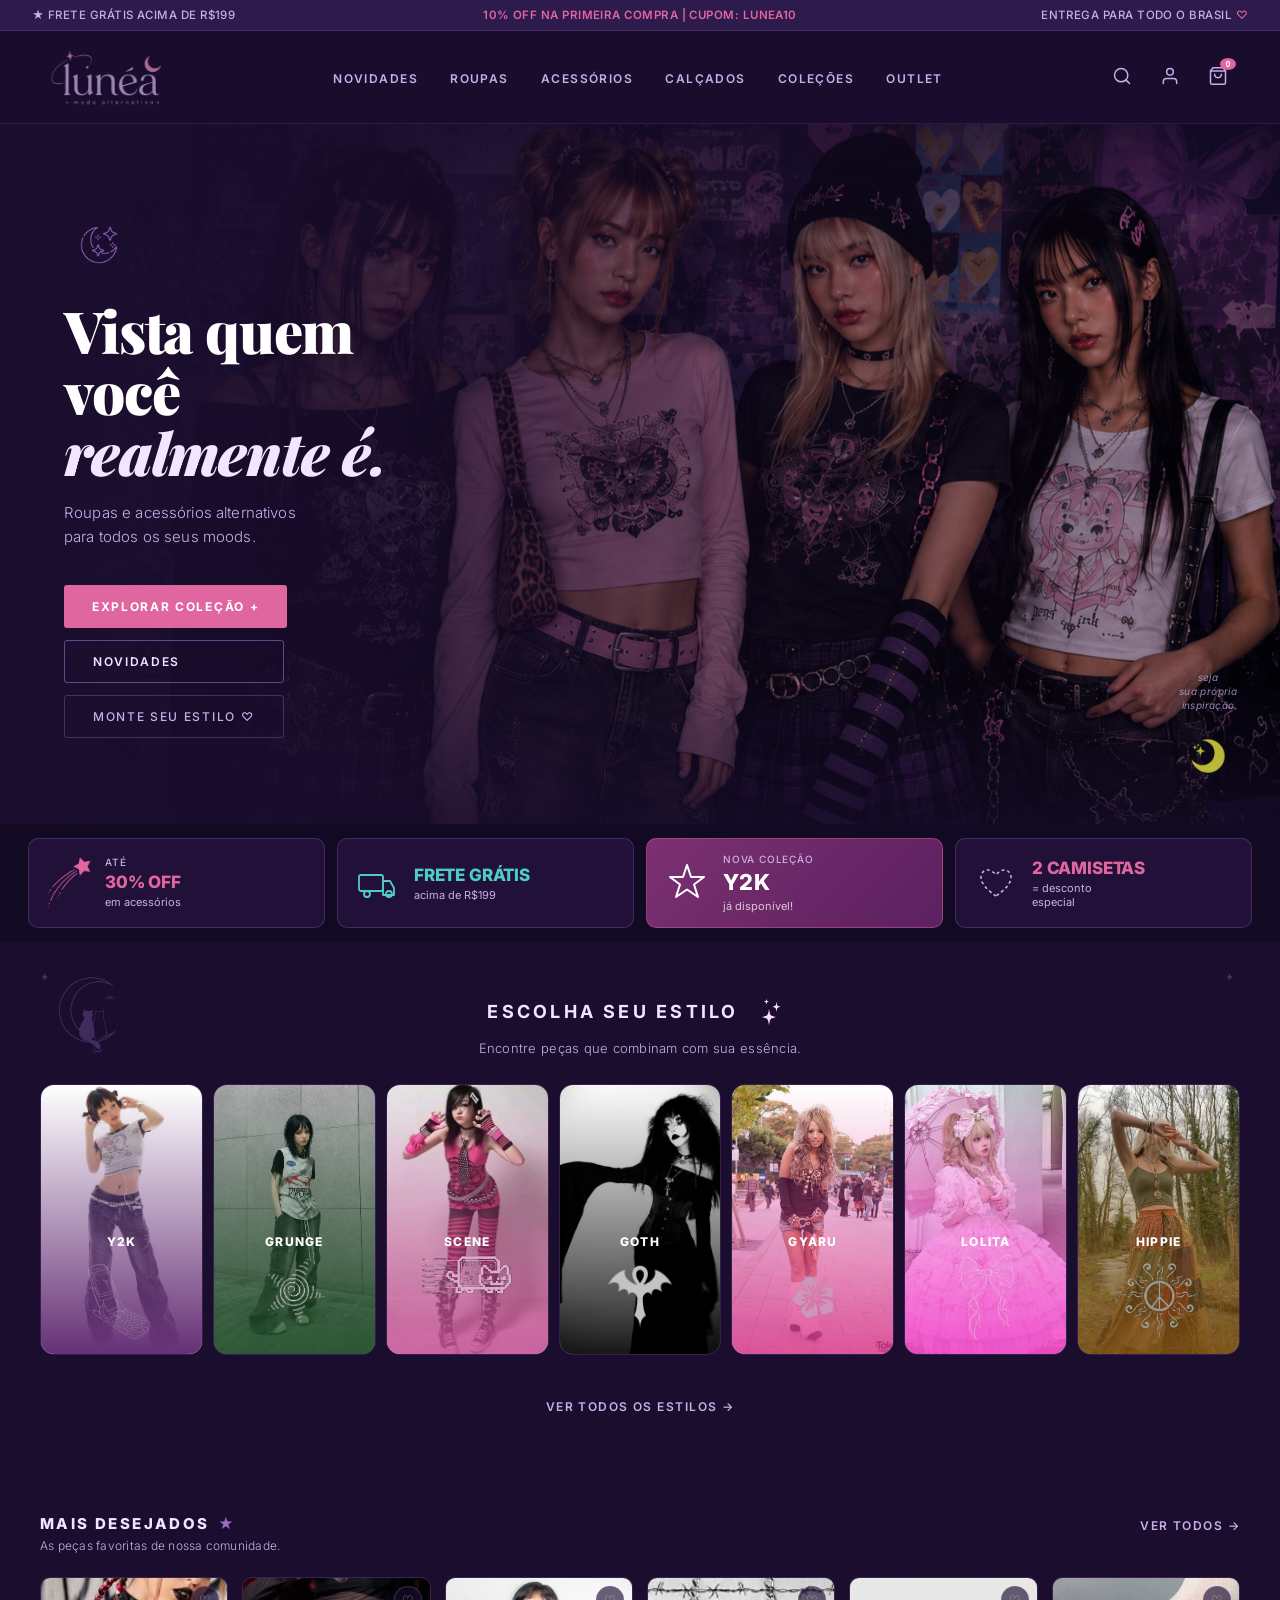
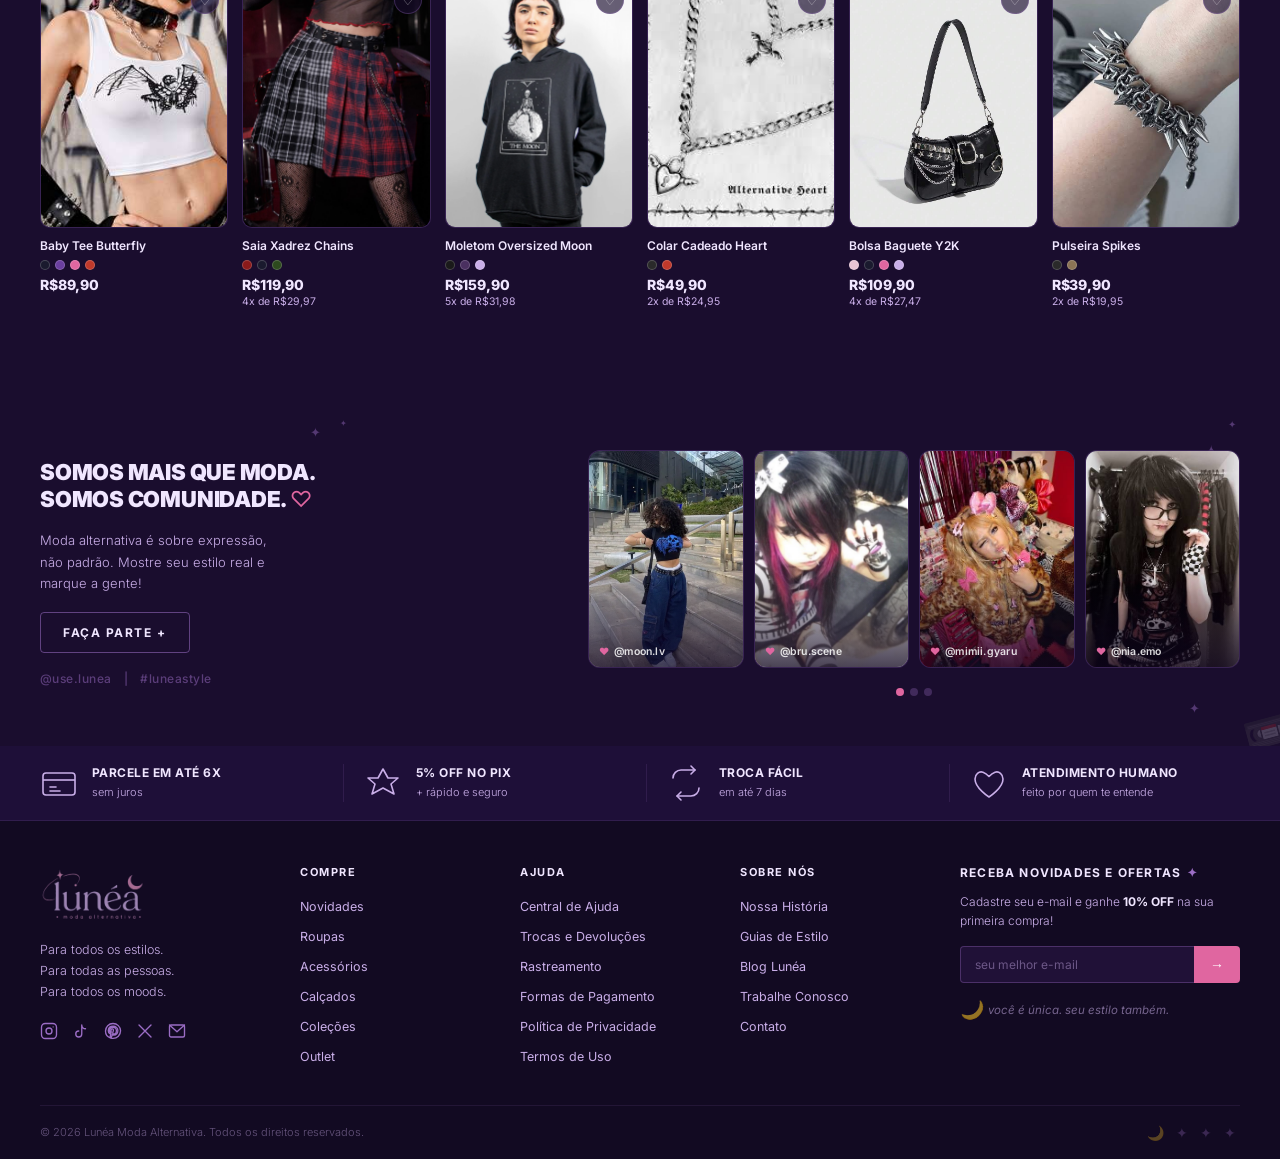
==== commit 1f31447f: "Add files via upload" ====
--- a/index.html
+++ b/index.html
@@ -7,6 +7,11 @@
   <link href="https://fonts.googleapis.com/css2?family=Playfair+Display:wght@700;900&family=Inter:wght@300;400;500;600&display=swap" rel="stylesheet" />
   <script src="js/lunea-navigation.js" defer></script>
   <link rel="stylesheet" href="style.css">
+  <input type="checkbox" id="menu-toggle" class="menu-toggle" />
+<label for="menu-toggle" class="hamburger" aria-label="Abrir menu">
+  <span></span><span></span><span></span>
+</label>
+
 </head>
 <body>
 
@@ -53,6 +58,8 @@
       <a href="produtos.html?categoria=acessorios&tipo=brincos"><span class="dd-icon"></span> Brincos</a>
       <a href="produtos.html?categoria=acessorios&tipo=bolsas"><span class="dd-icon"></span> Bolsas</a>
       <a href="produtos.html?categoria=acessorios&tipo=chapeus"><span class="dd-icon"></span> Chapéus & Bonés</a>
+      <a href="produtos.html?categoria=acessorios&tipo=cintos"><span class="dd-icon"></span> Cintos</a>
+      <a href="produtos.html?categoria=acessorios&tipo=oculos"><span class="dd-icon"></span> Óculos</a>
       <div class="dd-sep"></div>
       <a href="produtos.html?categoria=acessorios"><span class="dd-icon">✦</span> Ver tudo</a>
     </div>
@@ -76,7 +83,7 @@
     <a href="colecoes">Coleções</a>
     <div class="nav-dropdown">
       <a href="colecoes.html?col=y2k"><span class="dd-icon"></span> Y2K</a>
-      <a href="colecoes.html?col=dark-academia"><span class="dd-icon"></span> Dark Academia</a>
+      <a href="colecoes.html?col=japao"><span class="dd-icon"></span> Japão core</a>
       <a href="colecoes.html?col=fairy-grunge"><span class="dd-icon"></span> Fairy</a>
       <a href="colecoes.html?col=harajuku"><span class="dd-icon"></span> Harajuku</a>
       <div class="dd-sep"></div>
@@ -125,7 +132,7 @@
 
 
     <div class="hero-bg">
-      <img src="img/bannercorte2.png" alt="Banner Lunéa" />
+      <img src="bannercorte2.png" alt="Banner Lunéa" />
     </div>
 
     <div class="hero-content">
@@ -164,7 +171,7 @@
 
     <div class="promo-card">
       <div class="promo-icon">
-        <img src="img/estrelacadente.png" alt="">
+        <img src="estrelacadente.png" alt="">
       </div>
       <div class="promo-text">
         <div class="promo-label">Até</div>
@@ -223,82 +230,82 @@
 
        <section class="estilos-section">
 
-        <span class="deco-gato"><img src="img/gatoluacasal.png" alt=""></span>
+        <span class="deco-gato"><img src="gatoluacasal.png" alt=""></span>
     
         <div class="estilos-header">
-          <h2>ESCOLHA SEU ESTILO <span class="sparkle"><img src="img/Estrela3brilhos.png" alt=""></span></h2>
+          <h2>ESCOLHA SEU ESTILO <span class="sparkle"><img src="Estrela3brilhos.png" alt=""></span></h2>
           <p>Encontre peças que combinam com sua essência.</p>
         </div>
     
         <div class="estilos-grid">
     
           <div class="estilo-card">
-            <img src="img/y2k.webp" alt="Estilo Y2K"
+            <img src="y2k.webp" alt="Estilo Y2K"
                  onerror="this.style.display='none'; this.nextElementSibling.style.display='flex';" />
-            <div class="placeholder" style="display:none">imagem y2k</div>
+            <div class="placeholder" style="display:none"></div>
             <div class="estilo-info">
               <div class="estilo-nome">Y2K</div>
-              <div class="estilo-icon"><img src="img/celulary2k.png" alt=""></div>
+              <div class="estilo-icon"><img src="celulary2k.png" alt=""></div>
             </div>
           </div>
 
           <div class="estilo-card">
-            <img src="img/grunge.jpg" alt="Estilo Grunge"
+            <img src="grunge.jpg" alt="Estilo Grunge"
                  onerror="this.style.display='none'; this.nextElementSibling.style.display='flex';" />
-            <div class="placeholder" style="display:none">imagem grunge</div>
+            <div class="placeholder" style="display:none"></div>
             <div class="estilo-info">
               <div class="estilo-nome">Grunge</div>
-              <div class="estilo-icon"><img src="img/estrelagrunge.png" alt=""></div>
+              <div class="estilo-icon"><img src="estrelagrunge.png" alt=""></div>
             </div>
           </div>
     
           <div class="estilo-card">
-            <img src="img/scene.jpg" alt="Estilo Scene"
+            <img src="scene.jpg" alt="Estilo Scene"
                  onerror="this.style.display='none'; this.nextElementSibling.style.display='flex';" />
-            <div class="placeholder" style="display:none">imagem scene</div>
+            <div class="placeholder" style="display:none"></div>
             <div class="estilo-info">
               <div class="estilo-nome">Scene</div>
-              <div class="estilo-icon"><img src="img/memescenegato.png" alt=""></div>
+              <div class="estilo-icon"><img src="memescenegato.png" alt=""></div>
             </div>
           </div>
     
           <div class="estilo-card">
-            <img src="img/goth.jpg" alt="Estilo Gothic"
+            <img src="goth.jpg" alt="Estilo Goth"
                  onerror="this.style.display='none'; this.nextElementSibling.style.display='flex';" />
-            <div class="placeholder" style="display:none">imagem emo</div>
+            <div class="placeholder" style="display:none"></div>
             <div class="estilo-info">
-              <div class="estilo-nome">Gothic</div>
-              <div class="estilo-icon"><img src="img/cruzgothegipcia.png" alt=""></div>
+              <div class="estilo-nome">Goth</div>
+              <div class="estilo-icon"><img src="cruzgothegipcia.png" alt=""></div>
             </div>
           </div>
     
           <div class="estilo-card">
-            <img src="img/gyaru.jpg" alt="Estilo Gyaru"
+            <img src="gyaru.jpg" alt="Estilo Gyaru"
                  onerror="this.style.display='none'; this.nextElementSibling.style.display='flex';" />
-            <div class="placeholder" style="display:none">imagem gyaru</div>
+            <div class="placeholder" style="display:none"></div>
             <div class="estilo-info">
               <div class="estilo-nome">Gyaru</div>
-              <div class="estilo-icon"><img src="img/florhavaigyaru.png" alt=""></div>
+              <div class="estilo-icon"><img src="florhavaigyaru.png" alt=""></div>
             </div>
           </div>
     
           <div class="estilo-card">
-            <img src="img/lolita.webp" alt="Estilo lolita"
+            <img src="lolita.webp" alt="Estilo lolita"
                  onerror="this.style.display='none'; this.nextElementSibling.style.display='flex';" />
             <div class="placeholder" style="display:none">imagem Lolita</div>
             <div class="estilo-info">
-              <div class="estilo-nome">lolita</div>
-              <div class="estilo-icon"><img src="img/lolitalaço.png" alt=""></div>
+              <div class="estilo-nome">Lolita</div>
+              <div class="estilo-icon"><img src="lolitalaço.png" alt=""></div>
             </div>
           </div>
     
           <div class="estilo-card">
-            <img src="img/hippie.jpg" alt="Hippie"
+            <img src="hippie.jpg" alt="Hippie"
                  onerror="this.style.display='none'; this.nextElementSibling.style.display='flex';" />
             <div class="placeholder" style="display:none">imagem hippie</div>
             <div class="estilo-info">
               <div class="estilo-nome">Hippie</div>
-              <div class="estilo-icon"><img src="img/símbolo hippie.png" alt=""></div>
+              <div class="estilo-icon"><img src="símbolo hippie.png" alt=""></div>
             </div>
           </div>
     
@@ -326,7 +333,7 @@
 
     <div class="produto-card" data-id="1" data-categoria="roupas">
         <div class="produto-img-wrap">
-          <img src="img/Baby Tee Butterfly.jpg" alt="Baby Tee Butterfly"
+          <img src="Baby Tee Butterfly.jpg" alt="Baby Tee Butterfly"
                onerror="this.style.display='none';this.nextElementSibling.style.display='flex';" />
           <div class="placeholder" style="display:none">imagem produto 1</div>
           <button class="btn-fav">♡</button>
@@ -341,14 +348,13 @@
           </div>
           <div class="produto-preco">
             <span class="preco-principal">R$89,90</span>
-            <span class="preco-parcelado">3x de R$29,97</span>
           </div>
         </div>
       </div>
 
   <div class="produto-card" data-id="2" data-categoria="roupas">
         <div class="produto-img-wrap">
-          <img src="img/Saia Xadrez Chains.webp" alt="Saia Xadrez Chains"
+          <img src="Saia Xadrez Chains.webp" alt="Saia Xadrez Chains"
                onerror="this.style.display='none';this.nextElementSibling.style.display='flex';" />
           <div class="placeholder" style="display:none">imagem produto 2</div>
           <button class="btn-fav">♡</button>
@@ -369,7 +375,7 @@
 
       <div class="produto-card" data-id="3" data-categoria="roupas">
         <div class="produto-img-wrap">
-          <img src="img/Moletom Oversized Moon.webp" alt="Moletom Oversized Moon"
+          <img src="Moletom Oversized Moon.webp" alt="Moletom Oversized Moon"
                onerror="this.style.display='none';this.nextElementSibling.style.display='flex';" />
           <div class="placeholder" style="display:none">imagem produto 3</div>
           <button class="btn-fav">♡</button>
@@ -390,7 +396,7 @@
 
       <div class="produto-card" data-id="4" data-categoria="acessorios">
         <div class="produto-img-wrap">
-          <img src="img/Colar Cadeado Heart.jpg" alt="Colar Cadeado Heart"
+          <img src="Colar Cadeado Heart.jpg" alt="Colar Cadeado Heart"
                onerror="this.style.display='none';this.nextElementSibling.style.display='flex';" />
           <div class="placeholder" style="display:none">imagem produto 4</div>
           <button class="btn-fav">♡</button>
@@ -410,7 +416,7 @@
 
       <div class="produto-card" data-id="5" data-categoria="acessorios">
         <div class="produto-img-wrap">
-          <img src="img/Bolsa Baguete Y2K.jpg" alt="Bolsa Baguete Y2K"
+          <img src="Bolsa Baguete Y2K.jpg" alt="Bolsa Baguete Y2K"
                onerror="this.style.display='none';this.nextElementSibling.style.display='flex';" />
           <div class="placeholder" style="display:none">imagem produto 5</div>
           <button class="btn-fav">♡</button>
@@ -432,7 +438,7 @@
 
       <div class="produto-card" data-id="6" data-categoria="acessorios">
         <div class="produto-img-wrap">
-          <img src="img/Pulseira Spikes.jpg" alt="Pulseira Spikes"
+          <img src="Pulseira Spikes.jpg" alt="Pulseira Spikes"
                onerror="this.style.display='none';this.nextElementSibling.style.display='flex';" />
           <div class="placeholder" style="display:none">imagem produto 6</div>
           <button class="btn-fav">♡</button>
@@ -494,7 +500,7 @@
             <!-- ══ FOTO 1 ══
                  Substitua src pela sua imagem, ex: src="./imagens/look1.jpg" -->
             <div class="foto-card">
-              <img src="img/moon.lv.webp" alt="Look comunidade"
+              <img src="moon.lv.webp" alt="Look comunidade"
                    onerror="this.style.display='none';this.nextElementSibling.style.display='flex';" />
               <div class="placeholder" style="display:none">foto 1</div>
               <div class="foto-user"><span class="heart-sm">♥</span> @moon.lv</div>
@@ -503,7 +509,7 @@
             <!-- ══ FOTO 2 ══
                  Substitua src pela sua imagem, ex: src="./imagens/look2.jpg" -->
             <div class="foto-card">
-              <img src="img/bru.scene.webp" alt="Look comunidade"
+              <img src="bru.scene.webp" alt="Look comunidade"
                    onerror="this.style.display='none';this.nextElementSibling.style.display='flex';" />
               <div class="placeholder" style="display:none">foto 2</div>
               <div class="foto-user"><span class="heart-sm">♥</span> @bru.scene</div>
@@ -512,7 +518,7 @@
             <!-- ══ FOTO 3 ══
                  Substitua src pela sua imagem, ex: src="./imagens/look3.jpg" -->
             <div class="foto-card">
-              <img src="img/mimii.gyaru.jpg" alt="Look comunidade"
+              <img src="mimii.gyaru.jpg" alt="Look comunidade"
                    onerror="this.style.display='none';this.nextElementSibling.style.display='flex';" />
               <div class="placeholder" style="display:none">foto 3</div>
               <div class="foto-user"><span class="heart-sm">♥</span> @mimii.gyaru</div>
@@ -521,7 +527,7 @@
             <!-- ══ FOTO 4 ══
                  Substitua src pela sua imagem, ex: src="./imagens/look4.jpg" -->
             <div class="foto-card">
-              <img src="img/nia.emo.jpg" alt="Look comunidade"
+              <img src="nia.emo.jpg" alt="Look comunidade"
                    onerror="this.style.display='none';this.nextElementSibling.style.display='flex';" />
               <div class="placeholder" style="display:none">foto 4</div>
               <div class="foto-user"><span class="heart-sm">♥</span> @nia.emo</div>
--- a/style.css
+++ b/style.css
@@ -1319,3 +1319,117 @@
           color: rgba(155,109,197,0.3);
           letter-spacing: 4px;
         }
+
+        .menu-toggle { display: none; }
+.hamburger {
+  display: none;
+  flex-direction: column;
+  justify-content: center;
+  gap: 5px;
+  width: 26px;
+  height: 20px;
+  cursor: pointer;
+  order: 3;
+}
+.hamburger span {
+  display: block;
+  height: 2px;
+  width: 100%;
+  background: var(--text-light);
+  transition: transform .25s, opacity .25s;
+}
+.menu-toggle:checked ~ .hamburger span:nth-child(1) { transform: translateY(7px) rotate(45deg); }
+.menu-toggle:checked ~ .hamburger span:nth-child(2) { opacity: 0; }
+.menu-toggle:checked ~ .hamburger span:nth-child(3) { transform: translateY(-7px) rotate(-45deg); }
+
+@media (max-width: 960px) {
+  header { padding: 14px 20px; flex-wrap: wrap; }
+  .logo img { height: 46px; }
+  .hamburger { display: flex; }
+
+  nav {
+    order: 4;
+    flex-basis: 100%;
+    flex-direction: column;
+    align-items: flex-start;
+    gap: 0;
+    max-height: 0;
+    overflow: hidden;
+    transition: max-height .3s ease;
+  }
+  .menu-toggle:checked ~ nav {
+    max-height: 1600px;
+    margin-top: 14px;
+    padding-bottom: 14px;
+  }
+  nav .nav-item { width: 100%; }
+  nav > .nav-item > a {
+    display: block;
+    padding: 12px 4px;
+    border-bottom: 1px solid rgba(155,109,197,.15);
+  }
+  .nav-dropdown {
+    position: static;
+    transform: none !important;
+    opacity: 1;
+    visibility: visible;
+    display: block;
+    background: transparent;
+    border: none;
+    box-shadow: none;
+    padding: 4px 0 10px 14px;
+    min-width: 0;
+  }
+  .nav-dropdown::before, .nav-dropdown::after { display: none; }
+
+  .announcement-bar {
+    grid-template-columns: 1fr;
+    text-align: center;
+    gap: 4px;
+    padding: 8px 16px;
+  }
+  .announcement-bar span:nth-child(2),
+  .announcement-bar span:nth-child(3) { text-align: center; }
+
+  .hero { min-height: 560px; }
+  .hero-content { padding: 40px 24px; max-width: 100%; }
+  .hero-title { font-size: 36px; }
+  .hero-ctas { width: 100%; }
+  .btn-primary, .btn-secondary, .btn-outline { width: 100%; min-width: 0; justify-content: center; }
+  .hero-watermark { display: none; }
+
+  .promo-bar { grid-template-columns: repeat(2, 1fr); padding: 14px 16px; }
+
+  .estilos-section { padding: 36px 20px 40px; }
+  .estilos-grid { grid-template-columns: repeat(3, 1fr); gap: 8px; }
+  .deco-gato { display: none; }
+
+  .desejados-section { padding: 36px 20px 40px; }
+  .desejados-header { flex-direction: column; align-items: flex-start; gap: 10px; }
+  .produtos-grid { grid-template-columns: repeat(3, 1fr); gap: 10px; }
+
+  .comunidade-section { grid-template-columns: 1fr; padding: 40px 20px; gap: 28px; }
+  .comunidade-texto p { max-width: 100%; }
+  .comunidade-fotos { grid-template-columns: repeat(2, 1fr); }
+  .deco-star { display: none; }
+
+  .beneficios-bar { grid-template-columns: repeat(2, 1fr); padding: 20px; gap: 18px 12px; }
+  .beneficio-item + .beneficio-item { border-left: none; padding-left: 0; }
+  .beneficio-item:nth-child(2n+1) { border-right: 1px solid rgba(155,109,197,.15); padding-right: 12px; }
+
+  footer { padding: 36px 20px 0; }
+  .footer-grid { grid-template-columns: repeat(2, 1fr); gap: 30px 20px; }
+  .footer-brand, .footer-newsletter { grid-column: 1 / -1; }
+}
+
+@media (max-width: 560px) {
+  .promo-bar { grid-template-columns: 1fr; }
+  .estilos-grid { grid-template-columns: repeat(2, 1fr); }
+  .produtos-grid { grid-template-columns: repeat(2, 1fr); }
+  .beneficios-bar { grid-template-columns: 1fr; }
+  .beneficio-item:nth-child(2n+1) { border-right: none; padding-right: 0; }
+  .beneficio-item + .beneficio-item { border-top: 1px solid rgba(155,109,197,.15); border-left:none; padding-left:0; padding-top: 14px; }
+  .footer-grid { grid-template-columns: 1fr; }
+  .footer-bottom { flex-direction: column; text-align: center; }
+}
+
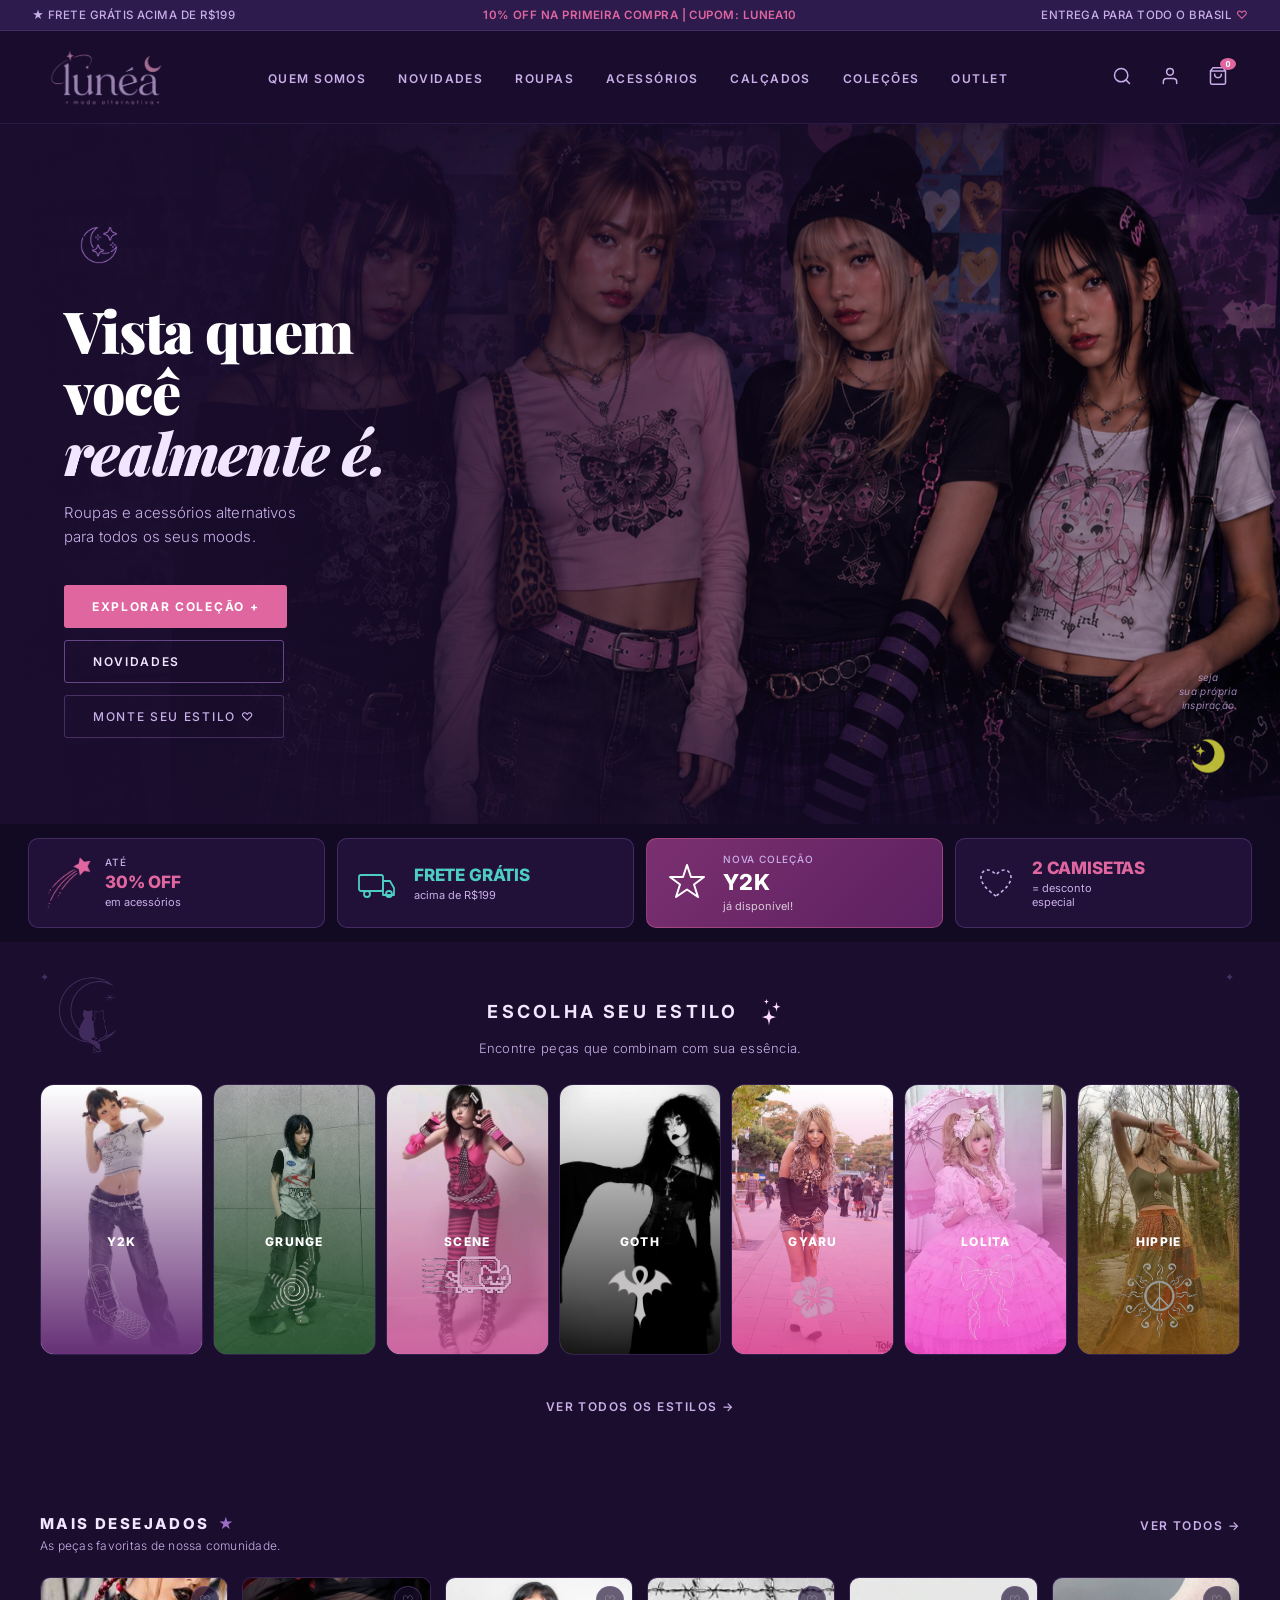
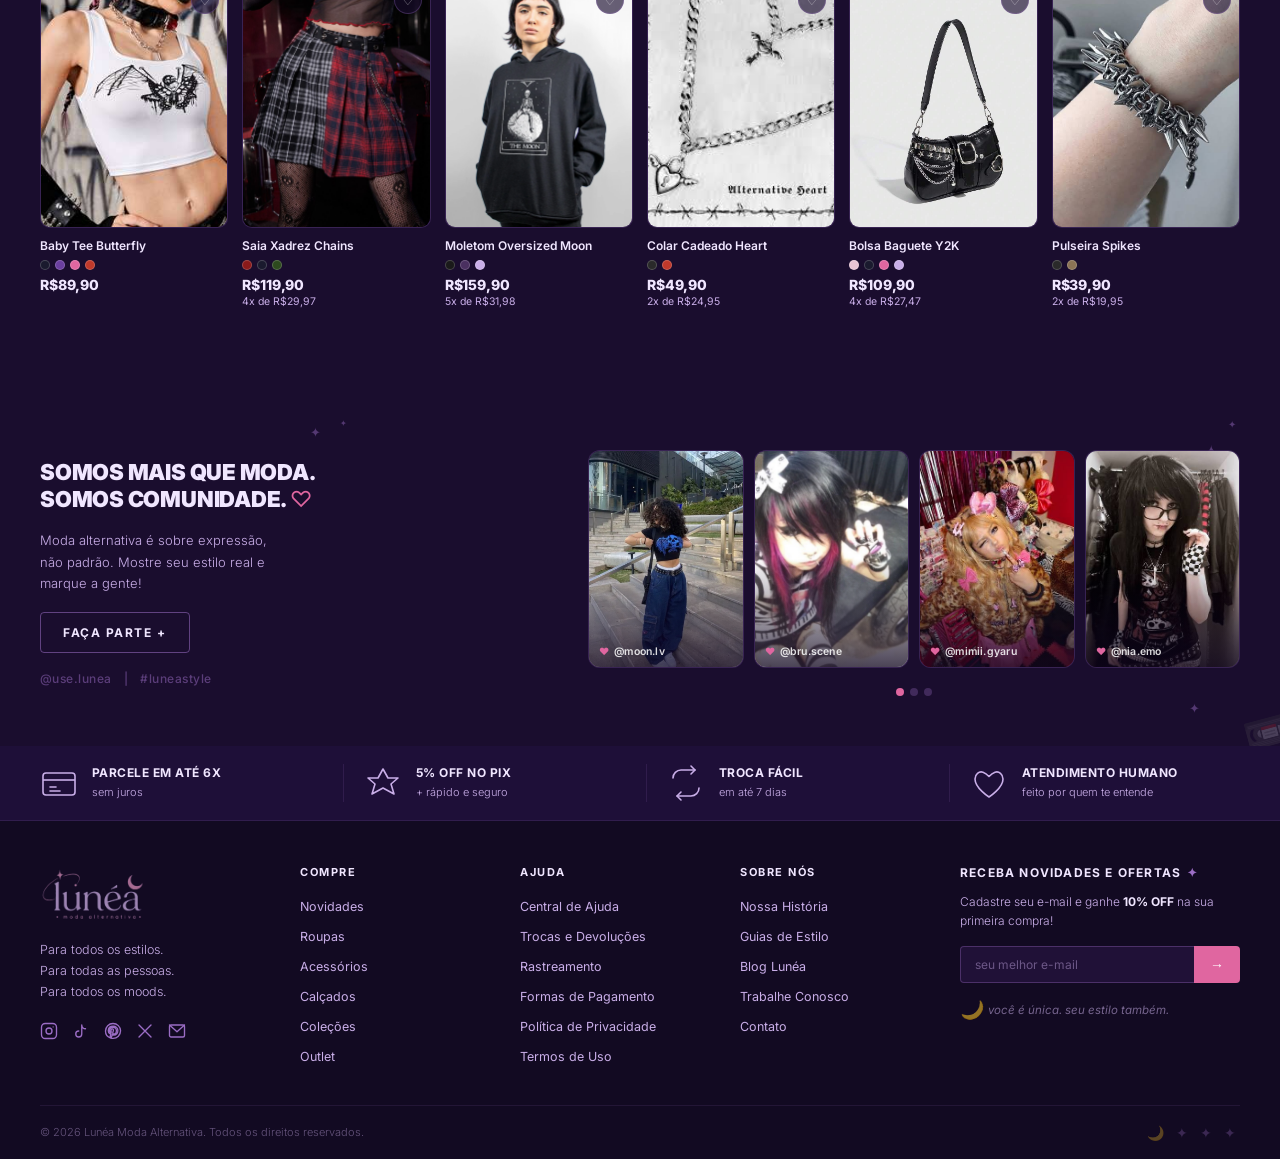
==== commit 0b4d5b39: "Update index.html" ====
--- a/index.html
+++ b/index.html
@@ -27,12 +27,14 @@
     </div>
 
 <nav>
-
+  <div class="nav-item">
+    <a href="sobrenos">Quem somos</a>
+  </div>
+  
   <!-- NOVIDADES -->
   <div class="nav-item">
     <a href="novidades">Novidades</a>
   </div>
-
   <!-- ROUPAS -->
   <div class="nav-item">
     <a href="roupa">Roupas</a>
